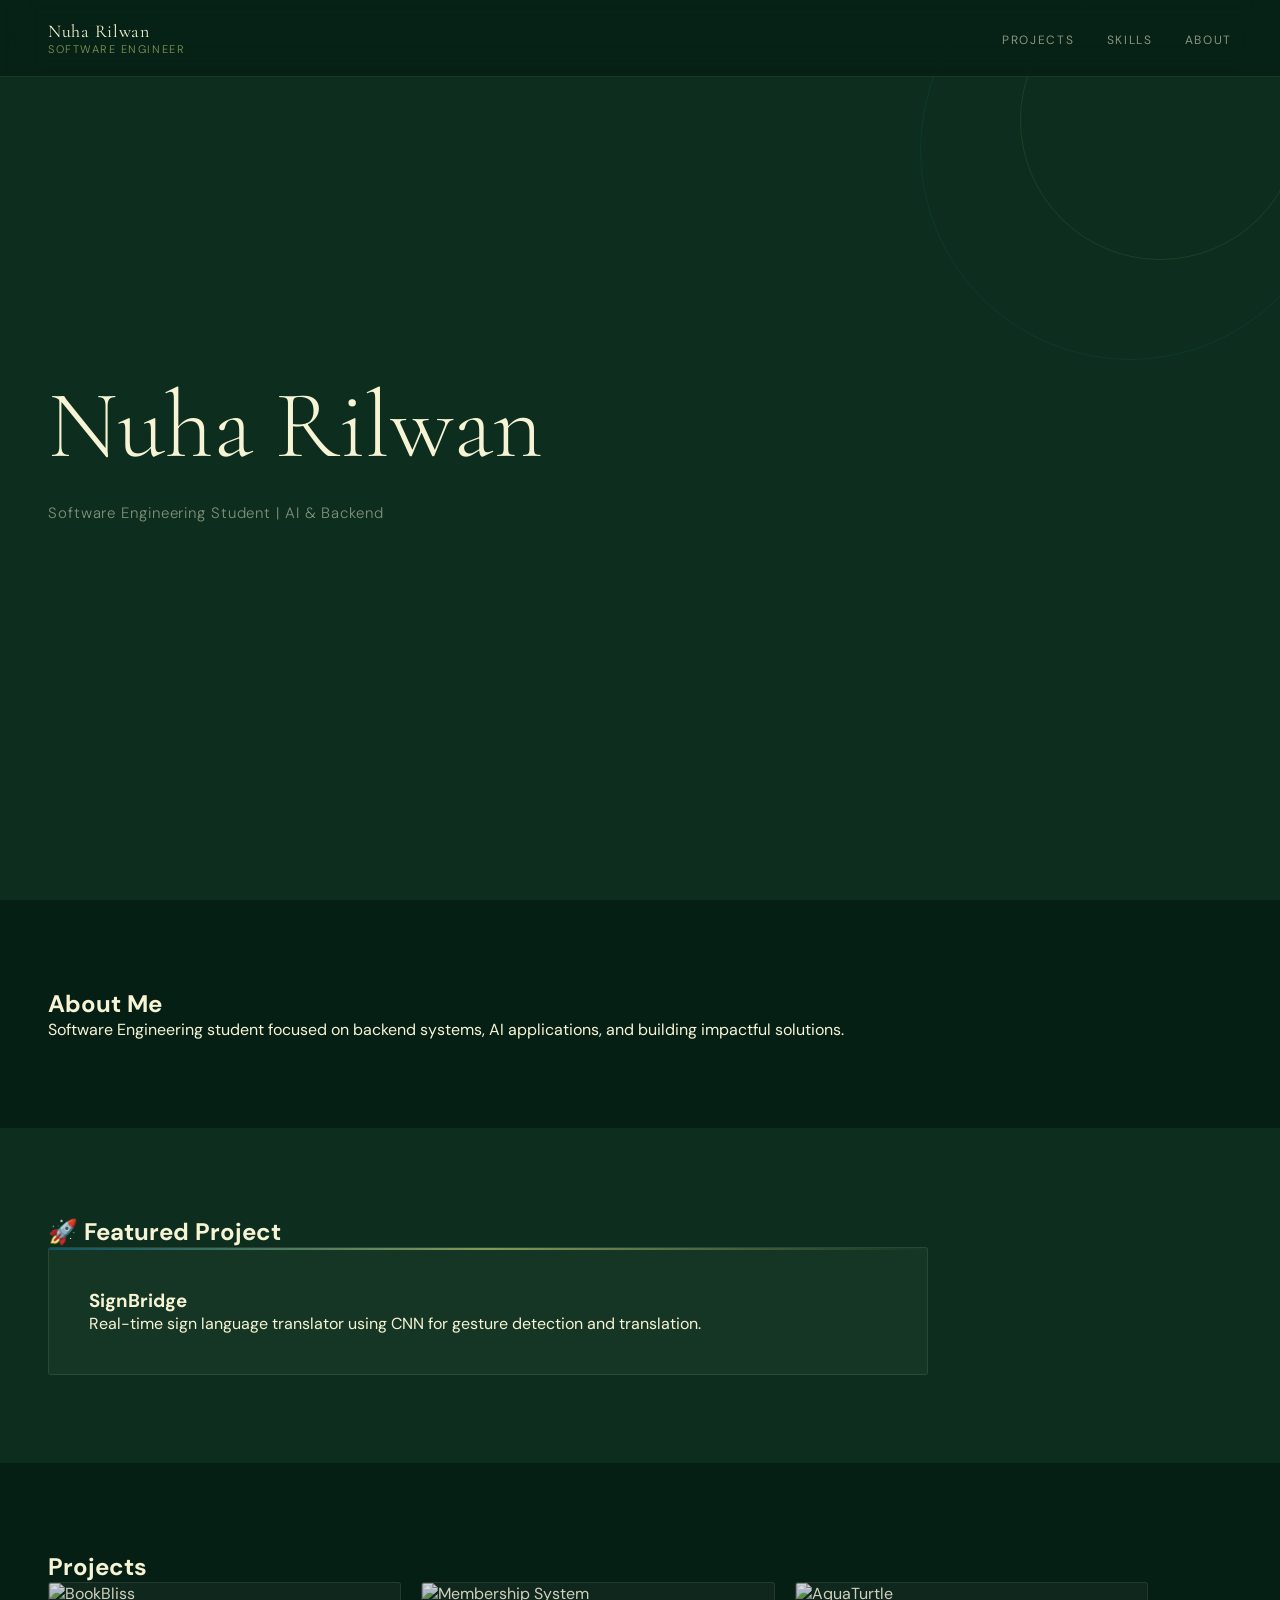
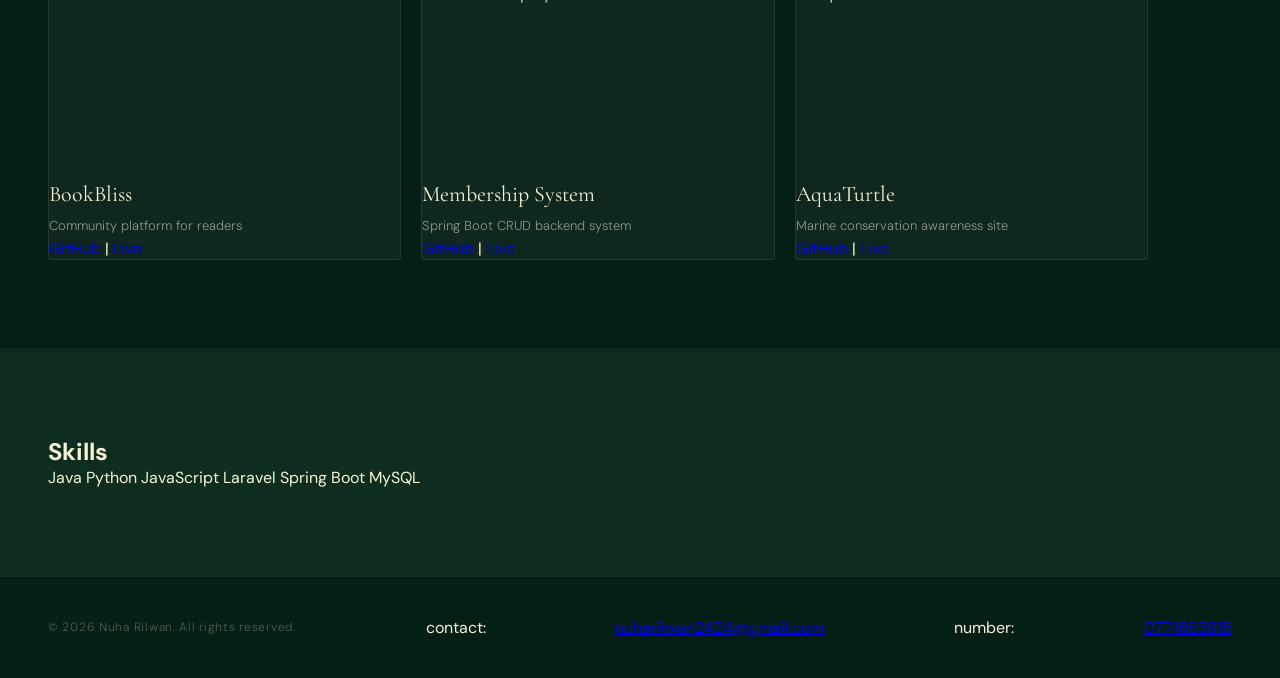
==== index.html @ 21fe7736 "My portfolio website" ====
<!DOCTYPE html>
<html lang="en">
<head>
  <meta charset="UTF-8">
  <meta name="viewport" content="width=device-width, initial-scale=1.0">
  <title>Nuha Rilwan | Portfolio</title>

  <link rel="stylesheet" href="css/variables.css">
  <link rel="stylesheet" href="css/styles.css">
  <link href="https://fonts.googleapis.com/css2?family=Cormorant+Garamond:ital,wght@0,300;0,400;0,600;1,300;1,400&family=DM+Sans:wght@300;400;500&display=swap" rel="stylesheet">
</head>
<body>

<!-- NAV -->
<nav class="navbar">
  <div class="nav-left">
    <div class="nav-text">
      <h1>Nuha Rilwan</h1>
      <p>Software Engineer</p>
    </div>
  </div>

  <ul>
    <li><a href="#projects">Projects</a></li>
    <li><a href="#skills">Skills</a></li>
    <li><a href="#about">About</a></li>
  </ul>
</nav>

<!-- HERO -->
<section class="hero">
  <div class="overlay">
    <h1>Nuha Rilwan</h1>
    <p>Software Engineering Student | AI & Backend</p>
  </div>
</section>

<!-- ABOUT -->
<section id="about">
  <h2>About Me</h2>
  <p>Software Engineering student focused on backend systems, AI applications, and building impactful solutions.</p>
</section>

<!-- FEATURED PROJECT -->
<section class="featured">
  <h2>🚀 Featured Project</h2>
  <div class="featured-card">
    <div>
      <h3>SignBridge</h3>
      <p>Real-time sign language translator using CNN for gesture detection and translation.</p>
    </div>
  </div>
</section>

<!-- PROJECTS -->
<section id="projects">
  <h2>Projects</h2>
  <div id="project-container"></div>
</section>

<!-- SKILLS -->
<section id="skills">
  <h2>Skills</h2>
  <div class="skills">
    <span>Java</span>
    <span>Python</span>
    <span>JavaScript</span>
    <span>Laravel</span>
    <span>Spring Boot</span>
    <span>MySQL</span>
  </div>
</section>

<!--footer-->
<footer>
  <p>&copy; 2026 Nuha Rilwan. All rights reserved.</p>
  contact: <a href="mailto:nuharilwan2424@gmail.com">nuharilwan2424@gmail.com</a>
  number: <a href="tel:0771683918">0771683918</a>
</footer>

<script src="js/projects.js"></script>
<script src="js/main.js"></script>

</body>
</html>
---- css/variables.css ----
:root {
  --forest:      #0A3323;
  --forest-dark: #061f15;
  --forest-mid:  #0d2e1e;
  --olive:       #839958;
  --cream:       #F7F4D5;
  --rose:        #D3968C;
  --teal:        #105666;
  --teal-light:  #7ec8d8;

  --card-bg:     rgba(247, 244, 213, 0.04);
  --card-border: rgba(247, 244, 213, 0.09);

  --bg:      var(--forest-dark);
  --primary: var(--olive);
  --text:    var(--cream);

  --serif: 'Cormorant Garamond', Georgia, serif;
  --sans:  'DM Sans', sans-serif;
}
---- css/styles.css ----
*, *::before, *::after { box-sizing: border-box; margin: 0; padding: 0; }

body {
  font-family: var(--sans);
  background: var(--forest-dark);
  color: var(--cream);
  overflow-x: hidden;
}

/* ── NAVBAR ── */
.navbar {
  display: flex;
  justify-content: space-between;
  align-items: center;
  padding: 20px 48px;
  background: rgba(6, 31, 21, 0.85);
  backdrop-filter: blur(18px);
  position: fixed;
  top: 0; left: 0; width: 100%;
  z-index: 1000;
  border-bottom: 0.5px solid rgba(131, 153, 88, 0.18);
}

.nav-left { display: flex; align-items: center; gap: 14px; }

.nav-avatar {
  width: 38px; height: 38px;
  border-radius: 50%;
  background: var(--teal);
  border: 1.5px solid rgba(211, 150, 140, 0.4);
  display: flex; align-items: center; justify-content: center;
  font-family: var(--serif);
  font-size: 16px; font-weight: 600;
  color: var(--cream);
}

.nav-text h1 {
  font-family: var(--serif);
  font-size: 18px; font-weight: 400;
  letter-spacing: 0.04em;
  color: var(--cream);
}

.nav-text p {
  font-size: 11px; font-weight: 300;
  letter-spacing: 0.14em;
  text-transform: uppercase;
  color: var(--olive);
}

.navbar ul {
  display: flex; gap: 32px;
  list-style: none;
}

.navbar a {
  font-size: 12px; font-weight: 400;
  letter-spacing: 0.14em;
  text-transform: uppercase;
  color: rgba(247, 244, 213, 0.55);
  text-decoration: none;
  transition: color 0.25s;
  position: relative;
}

.navbar a::after {
  content: '';
  position: absolute;
  bottom: -4px; left: 0;
  width: 0; height: 1px;
  background: var(--rose);
  transition: width 0.3s;
}

.navbar a:hover { color: var(--cream); }
.navbar a:hover::after { width: 100%; }

/* ── HERO ── */
.hero {
  min-height: 100vh;
  padding: 120px 48px 80px;
  background: var(--forest-dark);
  display: flex;
  align-items: center;
  position: relative;
  overflow: hidden;
}

.hero::before {
  content: '';
  position: absolute;
  top: -60px; right: -60px;
  width: 420px; height: 420px;
  border-radius: 50%;
  border: 0.5px solid rgba(16, 86, 102, 0.25);
  pointer-events: none;
}

.hero::after {
  content: '';
  position: absolute;
  top: -20px; right: -20px;
  width: 280px; height: 280px;
  border-radius: 50%;
  border: 0.5px solid rgba(131, 153, 88, 0.15);
  pointer-events: none;
}

.overlay {
  position: relative;
  z-index: 1;
  max-width: 860px;
  animation: fadeUp 1s ease both;
}

.overlay .eyebrow {
  font-size: 11px; font-weight: 500;
  letter-spacing: 0.3em;
  text-transform: uppercase;
  color: var(--olive);
  display: flex; align-items: center; gap: 12px;
  margin-bottom: 22px;
}

.overlay .eyebrow::before {
  content: '';
  width: 32px; height: 1px;
  background: var(--olive);
  opacity: 0.6;
}

.overlay h1 {
  font-family: var(--serif);
  font-size: clamp(54px, 8vw, 96px);
  font-weight: 300;
  line-height: 1.02;
  color: var(--cream);
  margin-bottom: 26px;
}

.overlay h1 em {
  font-style: italic;
  color: var(--rose);
}

.overlay > p {
  font-size: 15px; font-weight: 300;
  color: rgba(247, 244, 213, 0.5);
  letter-spacing: 0.06em;
  line-height: 1.8;
  max-width: 420px;
  margin-bottom: 36px;
}

.hero-tags {
  display: flex; gap: 10px; flex-wrap: wrap;
  margin-bottom: 40px;
}

.tag {
  font-size: 11px; font-weight: 400;
  letter-spacing: 0.1em;
  text-transform: uppercase;
  padding: 6px 14px;
  border-radius: 2px;
  border: 0.5px solid;
}

.tag-teal {
  color: #7ec8d8;
  border-color: rgba(126, 200, 216, 0.25);
  background: rgba(16, 86, 102, 0.12);
}

.tag-olive {
  color: var(--olive);
  border-color: rgba(131, 153, 88, 0.3);
  background: rgba(131, 153, 88, 0.08);
}

.tag-rose {
  color: var(--rose);
  border-color: rgba(211, 150, 140, 0.3);
  background: rgba(211, 150, 140, 0.07);
}

/* ── BUTTONS ── */
.btn-group { display: flex; gap: 14px; }

.btn {
  display: inline-flex; align-items: center; gap: 8px;
  padding: 13px 26px;
  font-family: var(--sans);
  font-size: 12px; font-weight: 500;
  letter-spacing: 0.1em;
  text-transform: uppercase;
  text-decoration: none;
  border-radius: 2px;
  border: none;
  transition: all 0.28s;
  cursor: pointer;
}

.btn-primary {
  background: var(--olive);
  color: var(--forest-dark);
  border: 1px solid var(--olive);
}

.btn-primary:hover {
  background: #9aaf6a;
  border-color: #9aaf6a;
  transform: translateY(-2px);
}

.btn-ghost {
  background: transparent;
  color: var(--cream);
  border: 1px solid rgba(247, 244, 213, 0.18);
}

.btn-ghost:hover {
  border-color: var(--rose);
  color: var(--rose);
  transform: translateY(-2px);
}

/* ── SECTIONS ── */
section {
  padding: 88px 48px;
}

section:nth-child(odd)  { background: var(--forest-dark); }
section:nth-child(even) { background: var(--forest-mid); }

.section-header { margin-bottom: 56px; }

.section-label {
  font-size: 11px; font-weight: 500;
  letter-spacing: 0.3em;
  text-transform: uppercase;
  color: var(--olive);
  display: flex; align-items: center; gap: 10px;
  margin-bottom: 14px;
}

.section-label::after {
  content: '';
  width: 64px; height: 1px;
  background: var(--olive);
  opacity: 0.4;
}

.section-header h2 {
  font-family: var(--serif);
  font-size: clamp(30px, 4vw, 48px);
  font-weight: 300;
  color: var(--cream);
  line-height: 1.1;
}

.section-header h2 em {
  font-style: italic;
  color: var(--rose);
}

/* ── FEATURED CARD ── */
.featured-card {
  display: flex; gap: 48px; align-items: center;
  background: var(--card-bg);
  border: 0.5px solid var(--card-border);
  border-radius: 3px;
  padding: 40px;
  max-width: 880px;
  position: relative;
  overflow: hidden;
  transition: border-color 0.3s, transform 0.3s;
}

.featured-card::before {
  content: '';
  position: absolute;
  top: 0; left: 0;
  width: 100%; height: 2px;
  background: linear-gradient(to right, var(--teal), var(--olive), transparent);
}

.featured-card:hover {
  border-color: rgba(131, 153, 88, 0.22);
  transform: translateY(-4px);
}

.featured-img-wrap {
  flex-shrink: 0;
  width: 220px; height: 148px;
  border-radius: 2px;
  overflow: hidden;
  border: 0.5px solid rgba(247, 244, 213, 0.08);
}

.featured-img-wrap img {
  width: 100%; height: 100%;
  object-fit: cover;
  filter: grayscale(25%) brightness(0.85);
  transition: filter 0.35s;
}

.featured-card:hover .featured-img-wrap img {
  filter: grayscale(0%) brightness(1);
}

.featured-content .project-tag {
  font-size: 10px; font-weight: 500;
  letter-spacing: 0.2em; text-transform: uppercase;
  color: #7ec8d8;
  margin-bottom: 10px; display: block;
}

.featured-content h3 {
  font-family: var(--serif);
  font-size: 30px; font-weight: 400;
  color: var(--cream);
  margin-bottom: 12px; line-height: 1.15;
}

.featured-content p {
  font-size: 14px; font-weight: 300;
  color: rgba(247, 244, 213, 0.6);
  line-height: 1.8; margin-bottom: 24px;
}

/* ── PROJECT CARDS ── */
#project-container {
  display: grid;
  grid-template-columns: repeat(auto-fill, minmax(270px, 1fr));
  gap: 20px;
  max-width: 1100px;
}

.project-card {
  background: var(--card-bg);
  border: 0.5px solid var(--card-border);
  border-radius: 3px;
  overflow: hidden;
  transition: transform 0.3s, border-color 0.3s, box-shadow 0.3s;
}

.project-card:hover {
  transform: translateY(-7px);
  border-color: rgba(211, 150, 140, 0.25);
  box-shadow: 0 20px 40px rgba(0, 0, 0, 0.35);
}

.project-card img {
  width: 100%; aspect-ratio: 16/9;
  object-fit: cover; display: block;
  filter: grayscale(30%) brightness(0.85);
  transition: filter 0.3s, transform 0.3s;
}

.project-card:hover img {
  filter: grayscale(0%) brightness(1);
  transform: scale(1.03);
}

.card-body { padding: 20px 22px 24px; }

.card-tag {
  font-size: 10px; font-weight: 500;
  letter-spacing: 0.18em; text-transform: uppercase;
  color: var(--rose);
  margin-bottom: 8px; display: block;
}

.project-card h3 {
  font-family: var(--serif);
  font-size: 22px; font-weight: 400;
  color: var(--cream);
  margin-bottom: 8px; line-height: 1.2;
}

.project-card p {
  font-size: 13px; font-weight: 300;
  color: rgba(247, 244, 213, 0.55);
  line-height: 1.75;
}

/* ── SKILLS ── */
.skills-wrap { max-width: 960px; }

.skill-category { margin-bottom: 36px; }

.skill-cat-label {
  font-size: 10px; font-weight: 500;
  letter-spacing: 0.22em; text-transform: uppercase;
  color: rgba(131, 153, 88, 0.7);
  margin-bottom: 14px;
  padding-bottom: 8px;
  border-bottom: 0.5px solid rgba(131, 153, 88, 0.12);
}

.skills-row { display: flex; flex-wrap: wrap; gap: 10px; }

.skill-chip {
  display: flex; align-items: center; gap: 9px;
  background: var(--card-bg);
  border: 0.5px solid var(--card-border);
  padding: 10px 16px; border-radius: 2px;
  transition: all 0.22s;
  cursor: default;
}

.skill-chip:hover {
  background: rgba(131, 153, 88, 0.12);
  border-color: rgba(131, 153, 88, 0.35);
  transform: translateY(-2px);
}

.skill-chip svg {
  width: 18px; height: 18px;
  fill: var(--rose);
  flex-shrink: 0;
  transition: fill 0.22s;
}

.skill-chip:hover svg { fill: var(--olive); }

.skill-chip span {
  font-size: 13px; font-weight: 400;
  color: rgba(247, 244, 213, 0.7);
  letter-spacing: 0.02em;
  white-space: nowrap;
  transition: color 0.22s;
}

.skill-chip:hover span { color: var(--cream); }

/* ── ABOUT ── */
.about-grid {
  display: grid;
  grid-template-columns: 1fr 1fr;
  gap: 48px;
  max-width: 900px;
  align-items: start;
}

.about-bio p {
  font-size: 16px; font-weight: 300;
  color: rgba(247, 244, 213, 0.65);
  line-height: 1.9;
  margin-bottom: 16px;
}

.about-stats {
  display: grid;
  grid-template-columns: 1fr 1fr;
  gap: 14px;
}

.stat-card {
  background: var(--card-bg);
  border: 0.5px solid var(--card-border);
  border-radius: 3px;
  padding: 20px 18px;
  transition: border-color 0.25s;
}

.stat-card:hover { border-color: rgba(211, 150, 140, 0.25); }

.stat-num {
  font-family: var(--serif);
  font-size: 36px; font-weight: 300;
  color: var(--cream);
  line-height: 1;
  margin-bottom: 6px;
}

.stat-num span { color: var(--rose); font-size: 22px; }

.stat-label {
  font-size: 11px; font-weight: 400;
  letter-spacing: 0.08em;
  color: rgba(247, 244, 213, 0.45);
  text-transform: uppercase;
}

/* ── FOOTER ── */
footer {
  padding: 40px 48px;
  background: var(--forest-dark);
  border-top: 0.5px solid rgba(131, 153, 88, 0.12);
  display: flex;
  justify-content: space-between;
  align-items: center;
}

footer p {
  font-size: 12px; font-weight: 300;
  color: rgba(247, 244, 213, 0.3);
  letter-spacing: 0.06em;
}

.footer-links { display: flex; gap: 22px; }

.footer-links a {
  font-size: 12px; font-weight: 400;
  color: rgba(247, 244, 213, 0.35);
  text-decoration: none;
  letter-spacing: 0.08em;
  transition: color 0.22s;
}

.footer-links a:hover { color: var(--olive); }

/* ── ANIMATION ── */
@keyframes fadeUp {
  from { opacity: 0; transform: translateY(24px); }
  to   { opacity: 1; transform: translateY(0); }
}

/* ── RESPONSIVE ── */
@media (max-width: 768px) {
  .navbar, section, footer { padding-left: 20px; padding-right: 20px; }
  .navbar ul { display: none; }
  .featured-card { flex-direction: column; }
  .featured-img-wrap { width: 100%; height: 180px; }
  .about-grid { grid-template-columns: 1fr; }
  .hero h1 { font-size: 44px; }
}
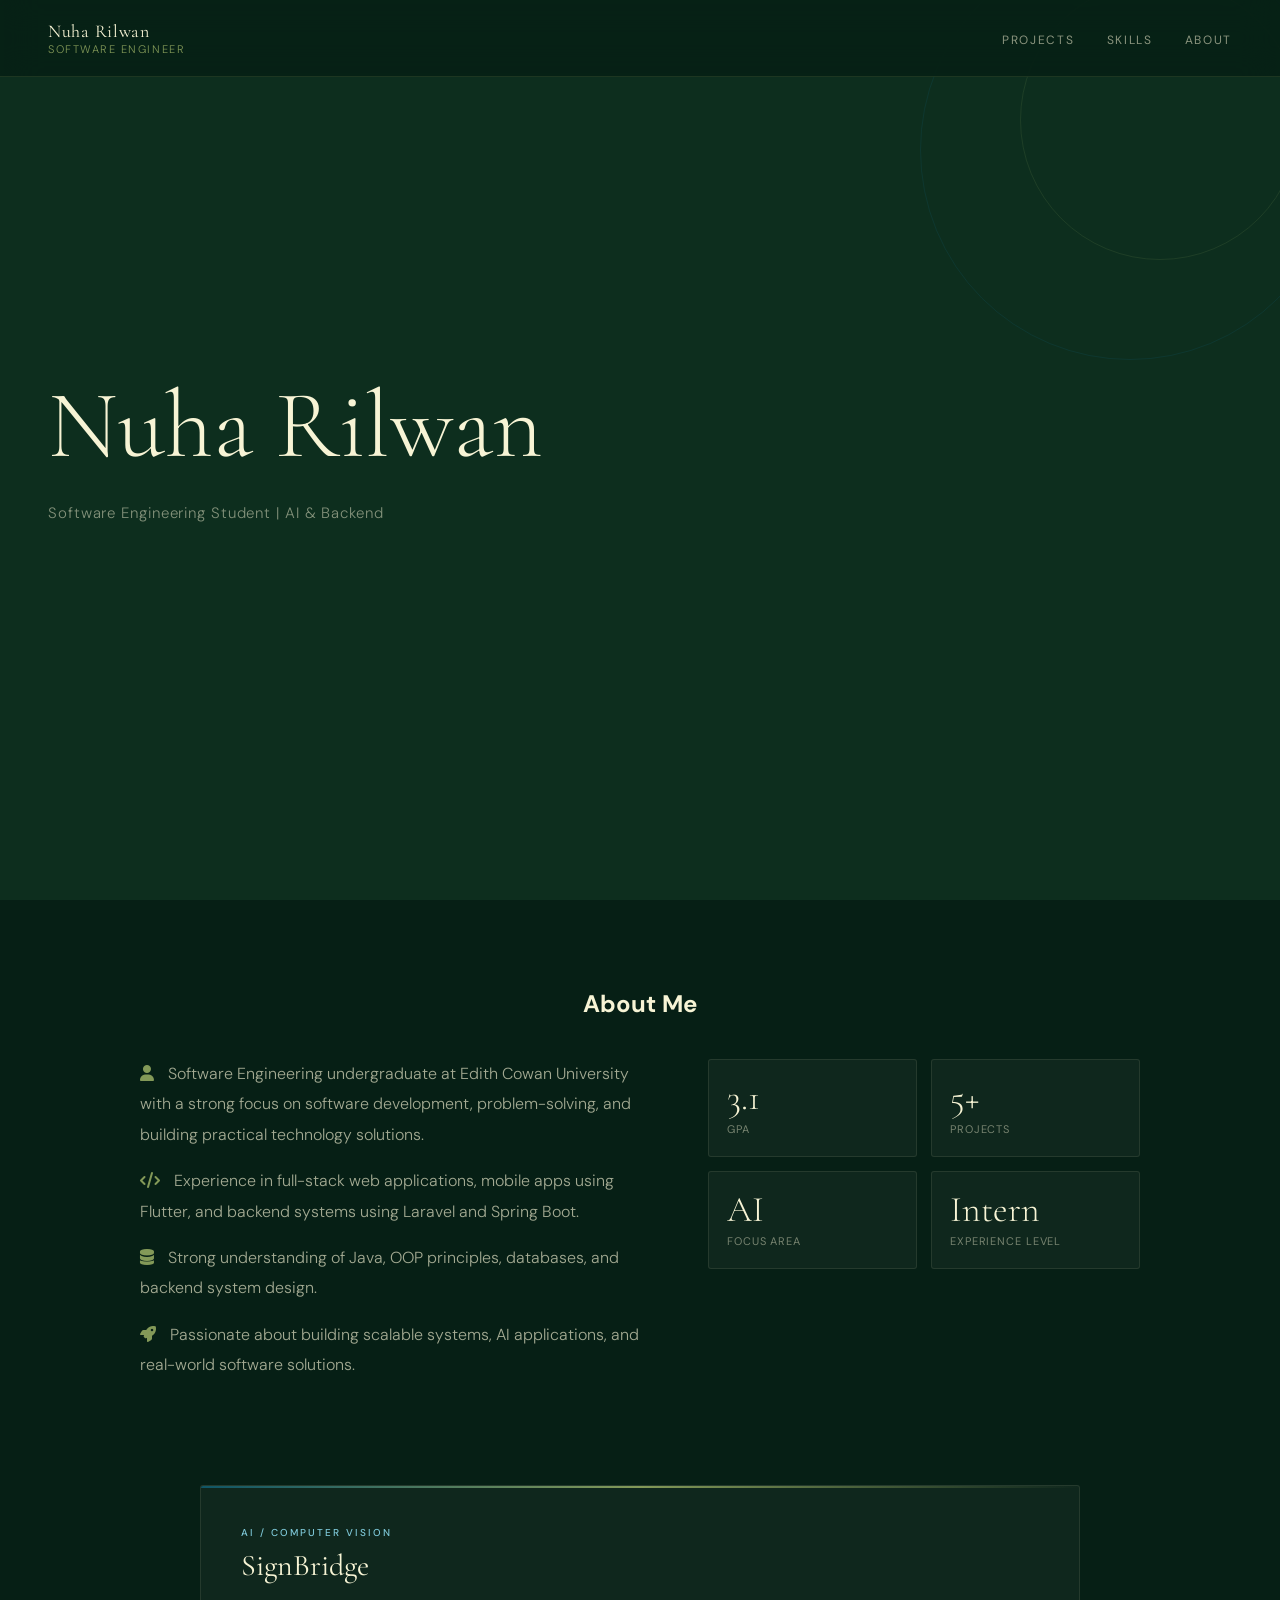
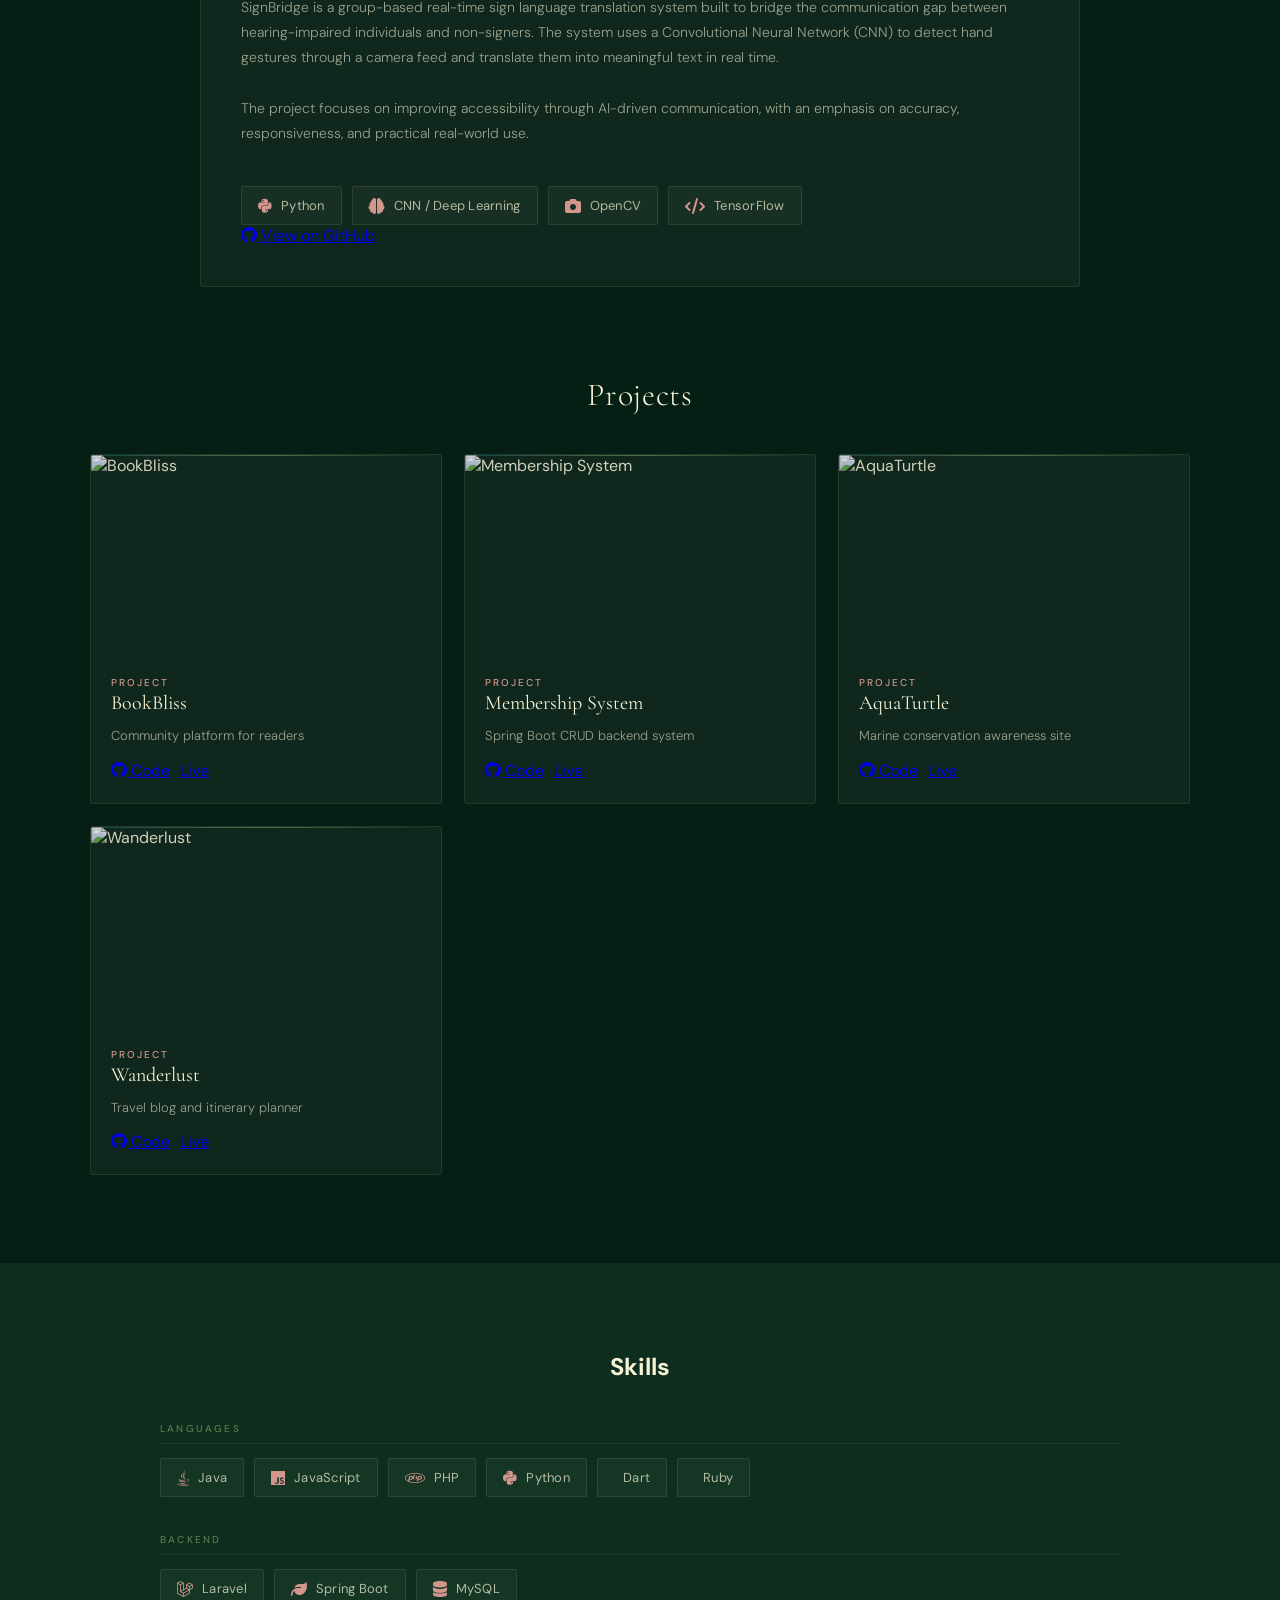
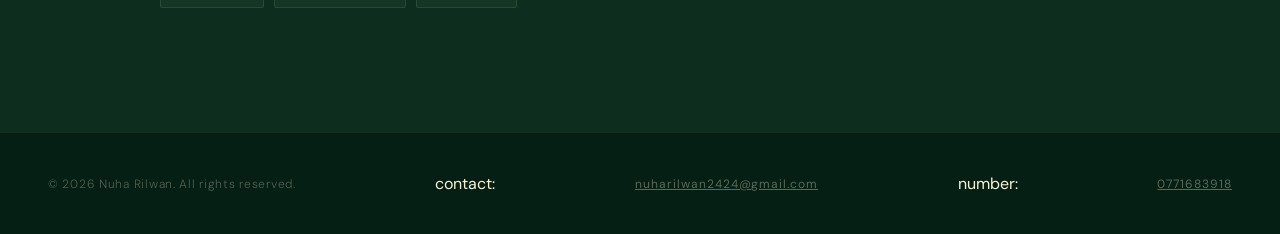
==== commit a9cfaade: "Improved CSS and Structure" ====
--- a/index.html
+++ b/index.html
@@ -8,6 +8,7 @@
   <link rel="stylesheet" href="css/variables.css">
   <link rel="stylesheet" href="css/styles.css">
   <link href="https://fonts.googleapis.com/css2?family=Cormorant+Garamond:ital,wght@0,300;0,400;0,600;1,300;1,400&family=DM+Sans:wght@300;400;500&display=swap" rel="stylesheet">
+  <link rel="stylesheet" href="https://cdnjs.cloudflare.com/ajax/libs/font-awesome/6.5.0/css/all.min.css">
 </head>
 <body>
 
@@ -37,20 +38,111 @@
 
 <!-- ABOUT -->
 <section id="about">
-  <h2>About Me</h2>
-  <p>Software Engineering student focused on backend systems, AI applications, and building impactful solutions.</p>
+  <h2 class="about-me">About Me</h2>
+
+  <div class="about-grid">
+
+    <div class="about-bio">
+      <p>
+        <i class="fa-solid fa-user"></i>
+        Software Engineering undergraduate at Edith Cowan University with a strong focus on software development, problem-solving, and building practical technology solutions.
+      </p>
+
+      <p>
+        <i class="fa-solid fa-code"></i>
+        Experience in full-stack web applications, mobile apps using Flutter, and backend systems using Laravel and Spring Boot.
+      </p>
+
+      <p>
+        <i class="fa-solid fa-database"></i>
+        Strong understanding of Java, OOP principles, databases, and backend system design.
+      </p>
+
+      <p>
+        <i class="fa-solid fa-rocket"></i>
+        Passionate about building scalable systems, AI applications, and real-world software solutions.
+      </p>
+    </div>
+
+    <div class="about-stats">
+
+      <div class="stat-card">
+        <div class="stat-num">3.1</div>
+        <div class="stat-label">GPA</div>
+      </div>
+
+      <div class="stat-card">
+        <div class="stat-num">5+</div>
+        <div class="stat-label">Projects</div>
+      </div>
+
+      <div class="stat-card">
+        <div class="stat-num">AI</div>
+        <div class="stat-label">Focus Area</div>
+      </div>
+
+      <div class="stat-card">
+        <div class="stat-num">Intern</div>
+        <div class="stat-label">Experience Level</div>
+      </div>
+
+    </div>
+
+  </div>
 </section>
 
 <!-- FEATURED PROJECT -->
-<section class="featured">
-  <h2>🚀 Featured Project</h2>
-  <div class="featured-card">
-    <div>
-      <h3>SignBridge</h3>
-      <p>Real-time sign language translator using CNN for gesture detection and translation.</p>
-    </div>
-  </div>
-</section>
+<div class="featured-card">
+  <!-- CONTENT -->
+  <div class="featured-content">
+
+    <span class="project-tag">AI / COMPUTER VISION</span>
+
+    <h3>SignBridge</h3>
+
+    <p>
+      SignBridge is a group-based real-time sign language translation system built to bridge the communication gap
+      between hearing-impaired individuals and non-signers. The system uses a Convolutional Neural Network (CNN)
+      to detect hand gestures through a camera feed and translate them into meaningful text in real time.
+      <br><br>
+      The project focuses on improving accessibility through AI-driven communication, with an emphasis on accuracy,
+      responsiveness, and practical real-world use.
+    </p>
+
+    <!-- TECH STACK -->
+    <div class="skills-row" style="margin-top:16px;">
+
+      <div class="skill-chip">
+        <i class="fa-brands fa-python"></i>
+        <span>Python</span>
+      </div>
+
+      <div class="skill-chip">
+        <i class="fa-solid fa-brain"></i>
+        <span>CNN / Deep Learning</span>
+      </div>
+
+      <div class="skill-chip">
+        <i class="fa-solid fa-camera"></i>
+        <span>OpenCV</span>
+      </div>
+
+      <div class="skill-chip">
+        <i class="fa-solid fa-code"></i>
+        <span>TensorFlow</span>
+      </div>
+
+    </div>
+
+    <!-- GITHUB -->
+    <a href="https://github.com/yourusername/SignBridge"
+       target="_blank"
+       class="github-btn">
+      <i class="fa-brands fa-github"></i> View on GitHub
+    </a>
+
+  </div>
+</div>
 
 <!-- PROJECTS -->
 <section id="projects">
@@ -61,13 +153,68 @@
 <!-- SKILLS -->
 <section id="skills">
   <h2>Skills</h2>
-  <div class="skills">
-    <span>Java</span>
-    <span>Python</span>
-    <span>JavaScript</span>
-    <span>Laravel</span>
-    <span>Spring Boot</span>
-    <span>MySQL</span>
+
+  <div class="skills-wrap">
+
+    <!-- Languages -->
+    <div class="skill-category">
+      <div class="skill-cat-label">Languages</div>
+
+      <div class="skills-row">
+        <div class="skill-chip">
+          <i class="fa-brands fa-java"></i>
+          <span>Java</span>
+        </div>
+
+        <div class="skill-chip">
+          <i class="fa-brands fa-js"></i>
+          <span>JavaScript</span>
+        </div>
+
+        <div class="skill-chip">
+          <i class="fa-brands fa-php"></i>
+          <span>PHP</span>
+        </div>
+
+        <div class="skill-chip">
+          <i class="fa-brands fa-python"></i>
+          <span>Python</span>
+        </div>
+
+        <div class="skill-chip">
+          <i class="fa-brands fa-dart"></i>
+          <span>Dart</span>
+        </div>
+
+        <div class="skill-chip">
+          <i class="fa-brands fa-ruby"></i>
+          <span>Ruby</span>
+        </div>
+      </div>
+    </div>
+
+    <!-- Backend -->
+    <div class="skill-category">
+      <div class="skill-cat-label">Backend</div>
+
+      <div class="skills-row">
+        <div class="skill-chip">
+          <i class="fa-brands fa-laravel"></i>
+          <span>Laravel</span>
+        </div>
+
+        <div class="skill-chip">
+          <i class="fa-solid fa-leaf"></i>
+          <span>Spring Boot</span>
+        </div>
+
+        <div class="skill-chip">
+          <i class="fa-solid fa-database"></i>
+          <span>MySQL</span>
+        </div>
+      </div>
+    </div>
+
   </div>
 </section>
 
--- a/css/styles.css
+++ b/css/styles.css
@@ -79,11 +79,14 @@
 .hero {
   min-height: 100vh;
   padding: 120px 48px 80px;
-  background: var(--forest-dark);
+
+  position: relative;
   display: flex;
   align-items: center;
-  position: relative;
   overflow: hidden;
+
+  /* background image */
+  background: url("../assets/images/profile.jpg") center/cover no-repeat;
 }
 
 .hero::before {
@@ -265,16 +268,35 @@
 }
 
 /* ── FEATURED CARD ── */
+.featured h2 {
+  text-align: center;
+  width: 100%;
+  margin-bottom: 40px;
+}
+
 .featured-card {
-  display: flex; gap: 48px; align-items: center;
+  display: flex;
+  gap: 48px;
+  align-items: center;
+
   background: var(--card-bg);
   border: 0.5px solid var(--card-border);
   border-radius: 3px;
   padding: 40px;
+
   max-width: 880px;
+
+  margin: 0 auto; /* ⭐ THIS CENTERS IT */
+
   position: relative;
   overflow: hidden;
   transition: border-color 0.3s, transform 0.3s;
+}
+
+.featured-content {
+  display: flex;
+  flex-direction: column;
+  justify-content: center;
 }
 
 .featured-card::before {
@@ -329,64 +351,118 @@
   line-height: 1.8; margin-bottom: 24px;
 }
 
-/* ── PROJECT CARDS ── */
+/* ── PROJECT SECTION TITLE ── */
+#projects h2 {
+  text-align: center;
+  width: 100%;
+  margin-bottom: 40px;
+
+  font-family: var(--serif);
+  font-size: 32px;
+  font-weight: 300;
+  color: var(--cream);
+  letter-spacing: 0.02em;
+}
+
+/* ── GRID ── */
 #project-container {
   display: grid;
-  grid-template-columns: repeat(auto-fill, minmax(270px, 1fr));
-  gap: 20px;
+  grid-template-columns: repeat(auto-fill, minmax(280px, 1fr));
+  gap: 22px;
   max-width: 1100px;
-}
-
+  margin: 0 auto;
+}
+
+/* ── CARD ── */
 .project-card {
   background: var(--card-bg);
-  border: 0.5px solid var(--card-border);
+  border: 0.5px solid rgba(247, 244, 213, 0.08);
   border-radius: 3px;
   overflow: hidden;
-  transition: transform 0.3s, border-color 0.3s, box-shadow 0.3s;
-}
-
+
+  transition: transform 0.35s ease, border-color 0.35s ease, box-shadow 0.35s ease;
+  position: relative;
+}
+
+/* top accent line (like featured) */
+.project-card::before {
+  content: '';
+  position: absolute;
+  top: 0;
+  left: 0;
+  width: 100%;
+  height: 1px;
+  background: linear-gradient(to right, var(--teal), var(--olive), transparent);
+  opacity: 0.6;
+}
+
+/* hover effect */
 .project-card:hover {
-  transform: translateY(-7px);
-  border-color: rgba(211, 150, 140, 0.25);
-  box-shadow: 0 20px 40px rgba(0, 0, 0, 0.35);
-}
-
+  transform: translateY(-6px);
+  border-color: rgba(131, 153, 88, 0.25);
+  box-shadow: 0 18px 45px rgba(0, 0, 0, 0.4);
+}
+
+/* ── IMAGE ── */
 .project-card img {
-  width: 100%; aspect-ratio: 16/9;
-  object-fit: cover; display: block;
-  filter: grayscale(30%) brightness(0.85);
-  transition: filter 0.3s, transform 0.3s;
+  width: 100%;
+  aspect-ratio: 16/9;
+  object-fit: cover;
+  display: block;
+
+  filter: grayscale(20%) brightness(0.85);
+  transition: transform 0.4s ease, filter 0.4s ease;
 }
 
 .project-card:hover img {
   filter: grayscale(0%) brightness(1);
-  transform: scale(1.03);
-}
-
-.card-body { padding: 20px 22px 24px; }
-
+  transform: scale(1.05);
+}
+
+/* ── BODY ── */
+.card-body {
+  padding: 18px 20px 22px;
+}
+
+/* TAG */
 .card-tag {
-  font-size: 10px; font-weight: 500;
-  letter-spacing: 0.18em; text-transform: uppercase;
+  font-size: 10px;
+  font-weight: 500;
+  letter-spacing: 0.2em;
+  text-transform: uppercase;
   color: var(--rose);
-  margin-bottom: 8px; display: block;
-}
-
+  margin-bottom: 8px;
+}
+
+/* TITLE */
 .project-card h3 {
   font-family: var(--serif);
-  font-size: 22px; font-weight: 400;
-  color: var(--cream);
-  margin-bottom: 8px; line-height: 1.2;
-}
-
+  font-size: 20px;
+  font-weight: 400;
+  color: var(--cream);
+  margin-bottom: 10px;
+  line-height: 1.2;
+}
+
+/* DESCRIPTION */
 .project-card p {
-  font-size: 13px; font-weight: 300;
-  color: rgba(247, 244, 213, 0.55);
+  font-size: 13px;
+  font-weight: 300;
+  color: rgba(247, 244, 213, 0.6);
   line-height: 1.75;
 }
 
 /* ── SKILLS ── */
-.skills-wrap { max-width: 960px; }
+#skills h2 {
+  text-align: center;
+  width: 100%;
+  margin-bottom: 40px;
+}
+
+.skills-wrap {
+  max-width: 960px;
+  margin: 0 auto;
+}
 
 .skill-category { margin-bottom: 36px; }
 
@@ -435,7 +511,22 @@
 
 .skill-chip:hover span { color: var(--cream); }
 
+.skill-chip i {
+  font-size: 16px;
+  color: var(--rose);
+  transition: color 0.22s;
+}
+
+.skill-chip:hover i {
+  color: var(--olive);
+}
+
 /* ── ABOUT ── */
+#about h2 {
+  text-align: center;
+  width: 100%;
+  margin-bottom: 40px;
+}
 .about-grid {
   display: grid;
   grid-template-columns: 1fr 1fr;
@@ -443,7 +534,14 @@
   max-width: 900px;
   align-items: start;
 }
-
+.about-grid {
+  display: grid;
+  grid-template-columns: 1.2fr 1fr; /* LEFT bigger than RIGHT */
+  gap: 50px;
+  max-width: 1000px;
+  margin: 0 auto;
+  align-items: start;
+}
 .about-bio p {
   font-size: 16px; font-weight: 300;
   color: rgba(247, 244, 213, 0.65);
@@ -483,7 +581,25 @@
   color: rgba(247, 244, 213, 0.45);
   text-transform: uppercase;
 }
-
+.about-bio i {
+  margin-right: 10px;
+  color: var(--primary);
+}
+
+.stat-card i {
+  font-size: 20px;
+  margin-bottom: 8px;
+  color: var(--primary);
+}
+@media (max-width: 768px) {
+  .about-grid {
+    grid-template-columns: 1fr;
+  }
+
+  .about-stats {
+    grid-template-columns: 1fr 1fr;
+  }
+}
 /* ── FOOTER ── */
 footer {
   padding: 40px 48px;
@@ -498,6 +614,13 @@
   font-size: 12px; font-weight: 300;
   color: rgba(247, 244, 213, 0.3);
   letter-spacing: 0.06em;
+}
+
+footer a {
+  font-size: 12px; font-weight: 400;
+  color: rgba(247, 244, 213, 0.35);
+  letter-spacing: 0.08em;
+  transition: color 0.22s;
 }
 
 .footer-links { display: flex; gap: 22px; }
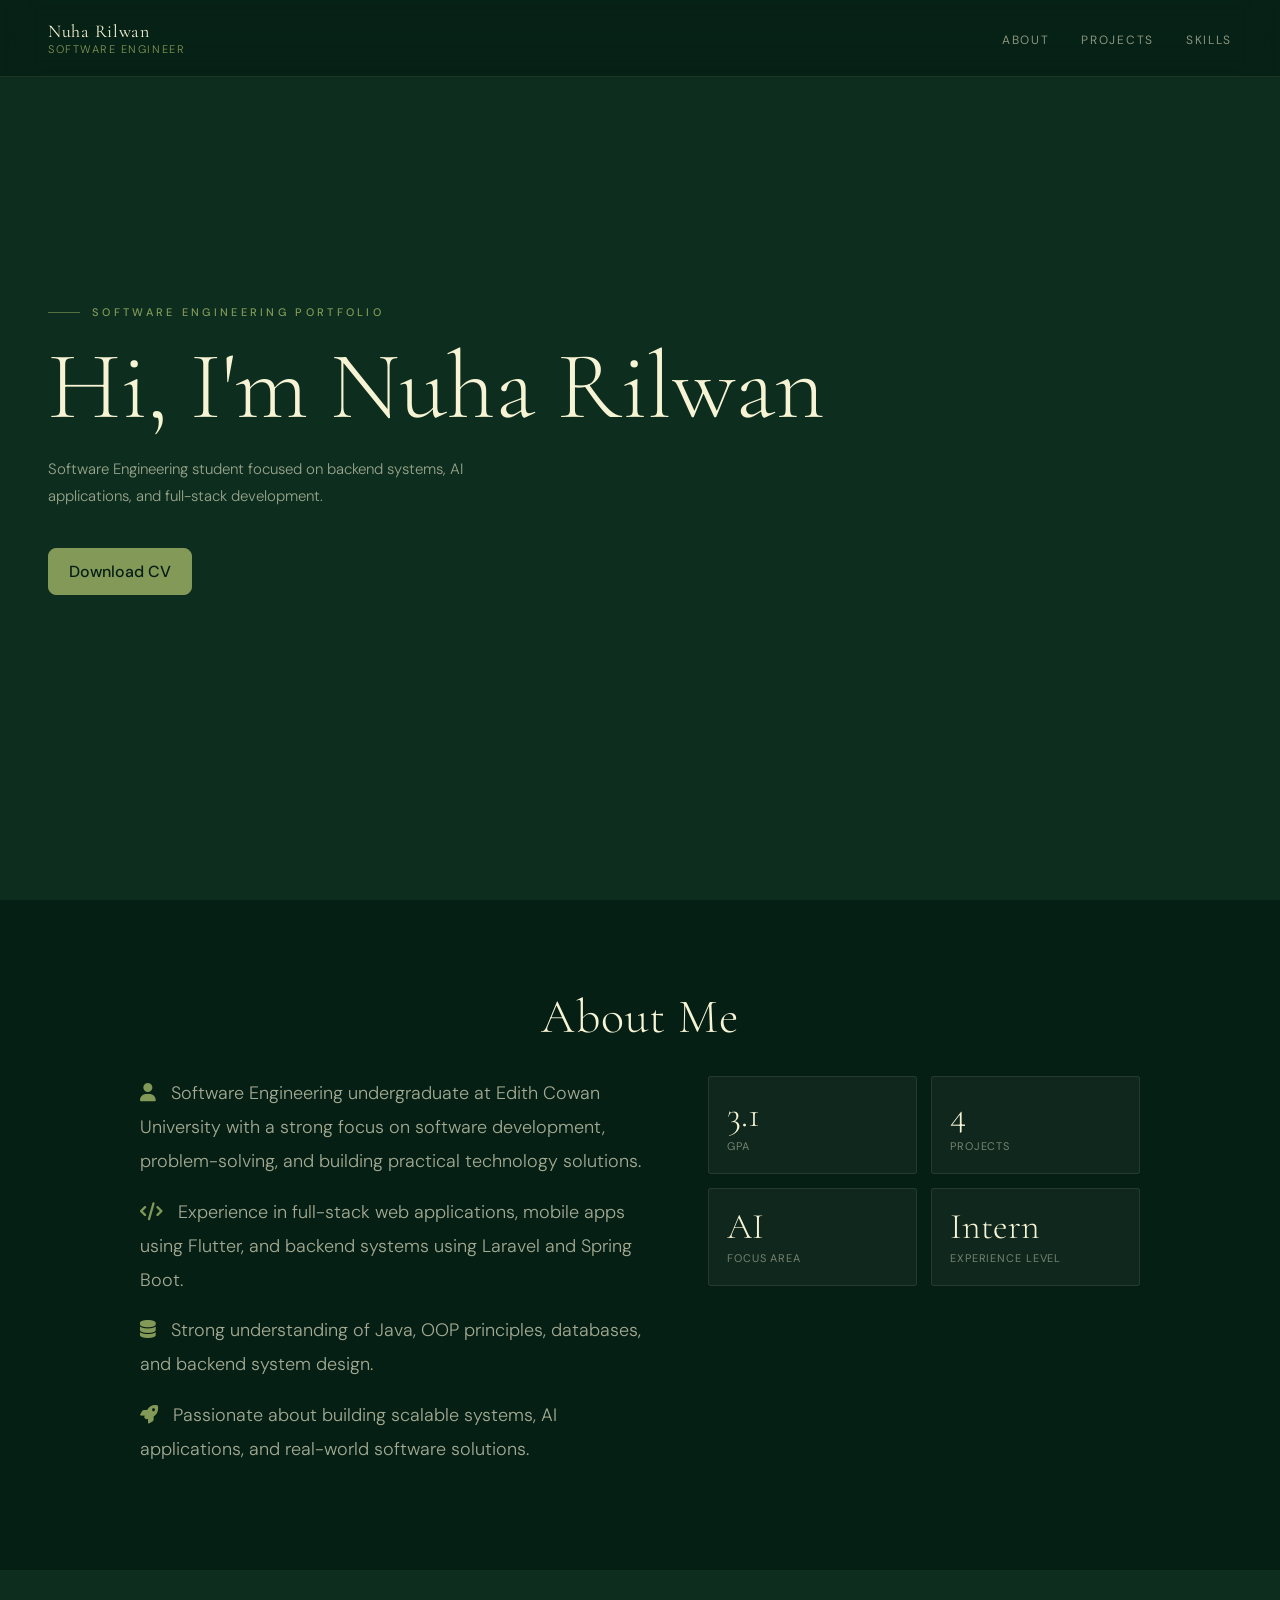
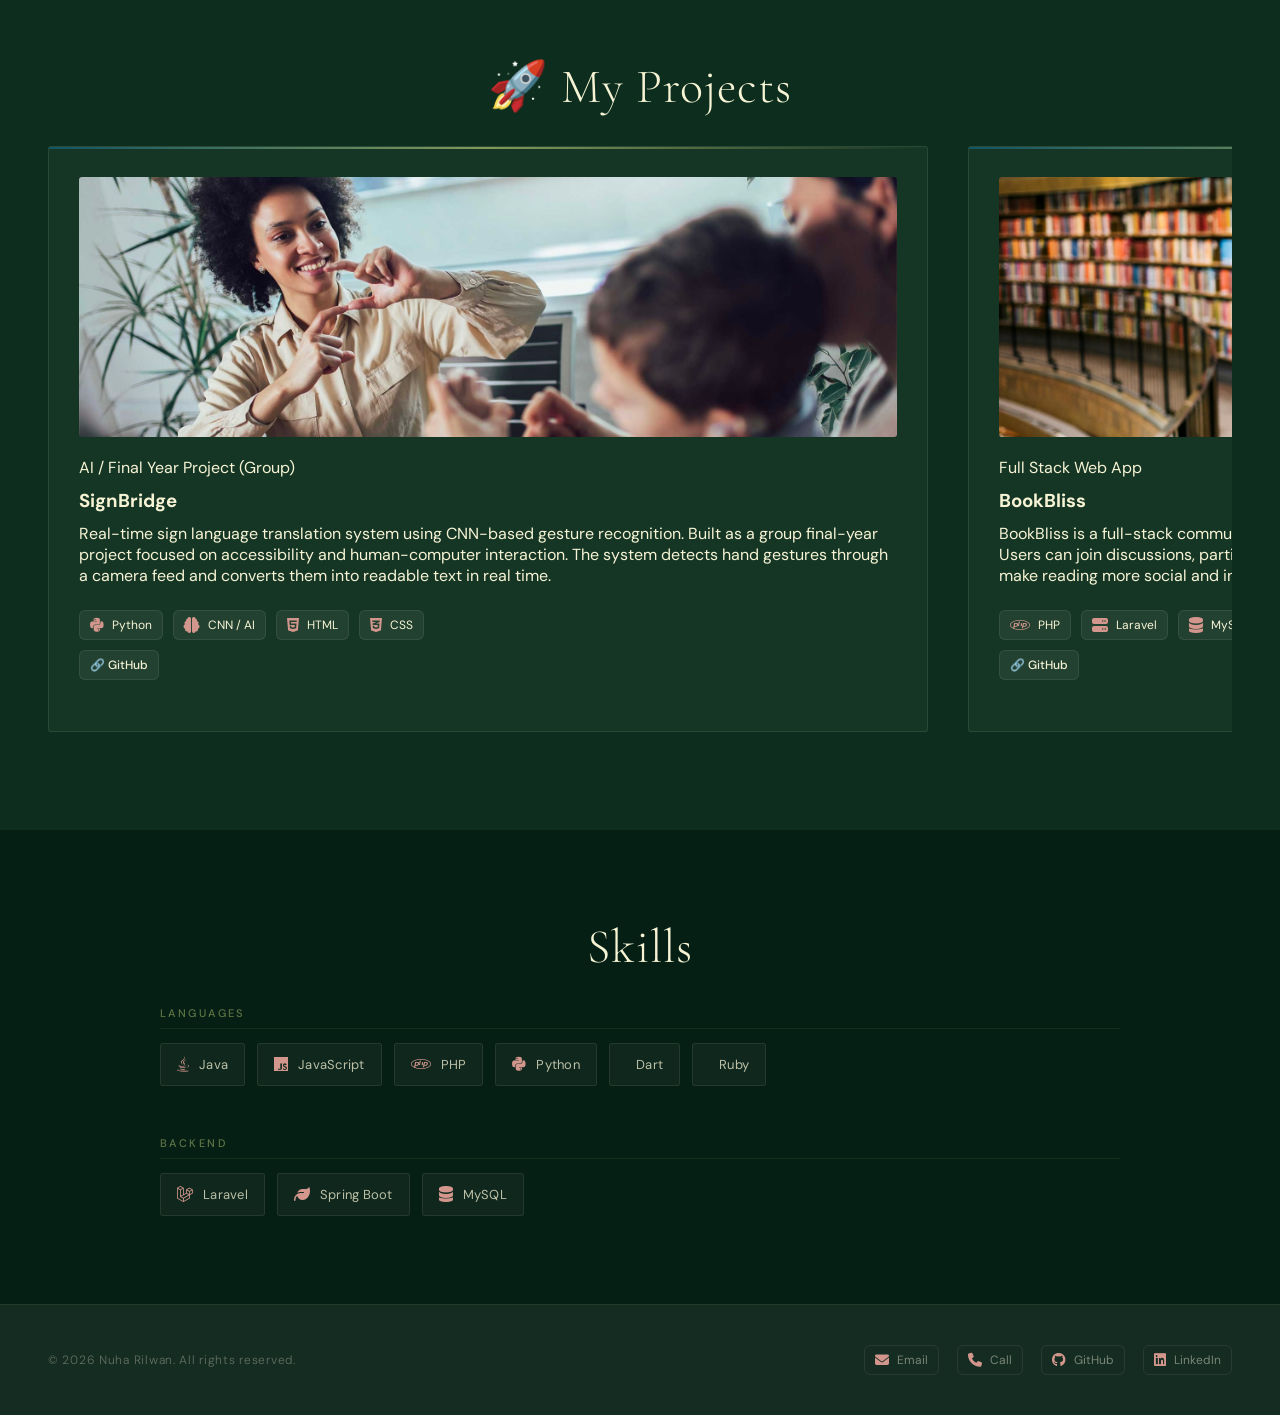
==== commit 380af044: "Made changes in the structure of the html page, added cv, modified css" ====
--- a/index.html
+++ b/index.html
@@ -22,17 +22,30 @@
   </div>
 
   <ul>
+    <li><a href="#about">About</a></li>
     <li><a href="#projects">Projects</a></li>
     <li><a href="#skills">Skills</a></li>
-    <li><a href="#about">About</a></li>
   </ul>
 </nav>
 
 <!-- HERO -->
 <section class="hero">
   <div class="overlay">
-    <h1>Nuha Rilwan</h1>
-    <p>Software Engineering Student | AI & Backend</p>
+
+    <div class="eyebrow">Software Engineering Portfolio</div>
+
+    <h1>Hi, I'm Nuha Rilwan</h1>
+
+    <p>
+      Software Engineering student focused on backend systems, AI applications, and full-stack development.
+    </p>
+
+    <div class="btn-group">
+  <a class="btn btn-primary" href="assets/cv/NuhaRilwan.pdf" download>
+    Download CV
+  </a>
+</div>
+
   </div>
 </section>
 
@@ -72,7 +85,7 @@
       </div>
 
       <div class="stat-card">
-        <div class="stat-num">5+</div>
+        <div class="stat-num">4</div>
         <div class="stat-label">Projects</div>
       </div>
 
@@ -91,65 +104,163 @@
   </div>
 </section>
 
-<!-- FEATURED PROJECT -->
-<div class="featured-card">
-  <!-- CONTENT -->
-  <div class="featured-content">
-
-    <span class="project-tag">AI / COMPUTER VISION</span>
-
-    <h3>SignBridge</h3>
-
-    <p>
-      SignBridge is a group-based real-time sign language translation system built to bridge the communication gap
-      between hearing-impaired individuals and non-signers. The system uses a Convolutional Neural Network (CNN)
-      to detect hand gestures through a camera feed and translate them into meaningful text in real time.
-      <br><br>
-      The project focuses on improving accessibility through AI-driven communication, with an emphasis on accuracy,
-      responsiveness, and practical real-world use.
-    </p>
-
-    <!-- TECH STACK -->
-    <div class="skills-row" style="margin-top:16px;">
-
-      <div class="skill-chip">
-        <i class="fa-brands fa-python"></i>
-        <span>Python</span>
-      </div>
-
-      <div class="skill-chip">
-        <i class="fa-solid fa-brain"></i>
-        <span>CNN / Deep Learning</span>
-      </div>
-
-      <div class="skill-chip">
-        <i class="fa-solid fa-camera"></i>
-        <span>OpenCV</span>
-      </div>
-
-      <div class="skill-chip">
-        <i class="fa-solid fa-code"></i>
-        <span>TensorFlow</span>
-      </div>
-
-    </div>
-
-    <!-- GITHUB -->
-    <a href="https://github.com/yourusername/SignBridge"
-       target="_blank"
-       class="github-btn">
-      <i class="fa-brands fa-github"></i> View on GitHub
-    </a>
-
-  </div>
-</div>
-
-<!-- PROJECTS -->
-<section id="projects">
-  <h2>Projects</h2>
-  <div id="project-container"></div>
+<!--PROJECTS-->
+<section class="featured">
+  <h2>🚀 My Projects</h2>
+
+  <div class="featured-carousel">
+
+    <!-- PROJECT CARD -->
+    <div class="featured-card">
+
+      <!-- IMAGE -->
+      <div class="featured-img-wrap">
+        <img src="assets/images/projects/signbridge.jpg" alt="SignBridge">
+      </div>
+
+      <!-- CONTENT -->
+      <div class="featured-content">
+
+        <span class="project-tag">AI / Final Year Project (Group)</span>
+
+        <h3>SignBridge</h3>
+
+        <p>
+          Real-time sign language translation system using CNN-based gesture recognition.
+          Built as a group final-year project focused on accessibility and human-computer interaction.
+          The system detects hand gestures through a camera feed and converts them into readable text in real time.
+        </p>
+
+        <!-- TECH STACK -->
+        <div class="tech-stack">
+          <span><i class="fa-brands fa-python"></i> Python</span>
+          <span><i class="fa-solid fa-brain"></i> CNN / AI</span>
+          <span><i class="fa-brands fa-html5"></i> HTML</span>
+          <span><i class="fa-brands fa-css3-alt"></i> CSS</span>
+        </div>
+
+        <!-- LINKS -->
+        <div class="project-links">
+          <a href="https://github.com/nuhaaaaaaa24/SignBridge" target="_blank">
+            🔗 GitHub
+          </a>
+        </div>
+
+      </div>
+    </div>
+
+    <!-- PROJECT CARD -->
+    <div class="featured-card">
+
+      <!-- IMAGE -->
+      <div class="featured-img-wrap">
+        <img src="assets/images/projects/bookbliss.jpg" alt="BookBliss">
+      </div>
+
+      <!-- CONTENT -->
+      <div class="featured-content">
+
+        <span class="project-tag">Full Stack Web App</span>
+
+        <h3>BookBliss</h3>
+
+        <p>
+          BookBliss is a full-stack community platform for readers to connect, share, and track their reading journey.
+          Users can join discussions, participate in challenges, and engage with a shared literary ecosystem designed to
+          make reading more social and interactive.
+        </p>
+
+        <!-- TECH STACK (add this too for consistency) -->
+        <div class="tech-stack">
+          <span><i class="fa-brands fa-php"></i> PHP</span>
+          <span><i class="fa-solid fa-server"></i> Laravel</span>
+          <span><i class="fa-solid fa-database"></i> MySQL</span>
+        </div>
+
+        <!-- LINKS -->
+        <div class="project-links">
+          <a href="https://github.com/nuhaaaaaaa24/BookBliss" target="_blank">
+            🔗 GitHub
+          </a>
+        </div>
+
+      </div>
+    </div>
+
+    <div class="featured-card">
+
+      <!-- IMAGE -->
+      <div class="featured-img-wrap">
+        <img src="assets/images/projects/member.jpg" alt="MembershipManagementSystem">
+      </div>
+
+      <!-- CONTENT -->
+      <div class="featured-content">
+
+        <span class="project-tag">CRUD Operations / Admin features</span>
+
+        <h3>Membership Management System</h3>
+
+        <p>
+          A clean and user-friendly Membership Management System built using Java and Spring Boot.
+          This project helps organizations efficiently handle their members, maintain records, and perform simple CRUD operations through a structured and well-organized backend.        
+        </p>
+
+        <!-- TECH STACK -->
+        <div class="tech-stack">
+          <span><i class="fa-brands fa-java"></i> Java</span>
+          <span><i class="fa-solid fa-leaf"></i> Spring</span>
+          <span><i class="fa-solid fa-database"></i> MySQL</span>
+          <span><i class="fa-brands fa-html5"></i> HTML</span>
+          <span><i class="fa-brands fa-css3-alt"></i> CSS</span>
+        </div>
+
+        <!-- LINKS -->
+        <div class="project-links">
+          <a href="https://github.com/nuhaaaaaaa24/membershipManagementSystem" target="_blank">
+            🔗 GitHub
+          </a>
+        </div>
+
+      </div>
+    </div>
+    <div class="featured-card">
+
+      <!-- IMAGE -->
+      <div class="featured-img-wrap">
+        <img src="assets/images/projects/turtle.jpg" alt="AquaTurtle">
+      </div>
+
+      <!-- CONTENT -->
+      <div class="featured-content">
+
+        <span class="project-tag">Web App</span>
+
+        <h3>AquaTurtle</h3>
+
+        <p>
+          AquaTurtle is a web-based educational platform designed to raise awareness about Sri Lanka’s diverse turtle species and their ecological importance. The website provides structured information on different turtle species, their natural habitats, life cycles, and the major threats they face, including habitat destruction, marine pollution, and illegal poaching.
+        </p>
+
+        <!-- TECH STACK -->
+        <div class="tech-stack">
+          <span><i class="fa-brands fa-html5"></i> HTML</span>
+          <span><i class="fa-brands fa-css3-alt"></i> CSS</span>
+          <span><i class="fa-brands fa-js"></i> JavaScript</span>
+        </div>
+
+        <!-- LINKS -->
+        <div class="project-links">
+          <a href="https://github.com/nuhaaaaaaa24/AquaTurtle" target="_blank">
+            🔗 GitHub
+          </a>
+        </div>
+
+      </div>
+    </div>
+
+  </div>
 </section>
-
 <!-- SKILLS -->
 <section id="skills">
   <h2>Skills</h2>
@@ -220,9 +331,27 @@
 
 <!--footer-->
 <footer>
-  <p>&copy; 2026 Nuha Rilwan. All rights reserved.</p>
-  contact: <a href="mailto:nuharilwan2424@gmail.com">nuharilwan2424@gmail.com</a>
-  number: <a href="tel:0771683918">0771683918</a>
+  <div class="footer-left">
+    <p>&copy; 2026 Nuha Rilwan. All rights reserved.</p>
+  </div>
+
+  <div class="footer-links">
+    <a href="mailto:nuharilwan2424@gmail.com">
+      <i class="fa-solid fa-envelope"></i> Email
+    </a>
+
+    <a href="tel:0771683918">
+      <i class="fa-solid fa-phone"></i> Call
+    </a>
+
+    <a href="https://github.com/nuhaaaaaaa24" target="_blank">
+      <i class="fa-brands fa-github"></i> GitHub
+    </a>
+
+    <a href="https://www.linkedin.com/in/nuharilwan/" target="_blank">
+      <i class="fa-brands fa-linkedin"></i> LinkedIn
+    </a>
+  </div>
 </footer>
 
 <script src="js/projects.js"></script>
--- a/css/styles.css
+++ b/css/styles.css
@@ -1,5 +1,5 @@
+/* ── GLOBAL STYLES ── */
 *, *::before, *::after { box-sizing: border-box; margin: 0; padding: 0; }
-
 body {
   font-family: var(--sans);
   background: var(--forest-dark);
@@ -20,9 +20,7 @@
   z-index: 1000;
   border-bottom: 0.5px solid rgba(131, 153, 88, 0.18);
 }
-
 .nav-left { display: flex; align-items: center; gap: 14px; }
-
 .nav-avatar {
   width: 38px; height: 38px;
   border-radius: 50%;
@@ -33,26 +31,22 @@
   font-size: 16px; font-weight: 600;
   color: var(--cream);
 }
-
 .nav-text h1 {
   font-family: var(--serif);
   font-size: 18px; font-weight: 400;
   letter-spacing: 0.04em;
   color: var(--cream);
 }
-
 .nav-text p {
   font-size: 11px; font-weight: 300;
   letter-spacing: 0.14em;
   text-transform: uppercase;
   color: var(--olive);
 }
-
 .navbar ul {
   display: flex; gap: 32px;
   list-style: none;
 }
-
 .navbar a {
   font-size: 12px; font-weight: 400;
   letter-spacing: 0.14em;
@@ -62,7 +56,6 @@
   transition: color 0.25s;
   position: relative;
 }
-
 .navbar a::after {
   content: '';
   position: absolute;
@@ -71,157 +64,129 @@
   background: var(--rose);
   transition: width 0.3s;
 }
-
 .navbar a:hover { color: var(--cream); }
 .navbar a:hover::after { width: 100%; }
+
 
 /* ── HERO ── */
 .hero {
   min-height: 100vh;
-  padding: 120px 48px 80px;
-
+  padding: 120px 48px;
+
+  display: flex;
+  align-items: center;
+}
+.overlay {
+  display: flex !important;
+  flex-direction: column !important;
+  align-items: flex-start !important;
+
+  gap: 18px;
+
+  max-width: 860px;
   position: relative;
-  display: flex;
-  align-items: center;
-  overflow: hidden;
-
-  /* background image */
-  background: url("../assets/images/profile.jpg") center/cover no-repeat;
-}
-
-.hero::before {
-  content: '';
-  position: absolute;
-  top: -60px; right: -60px;
-  width: 420px; height: 420px;
-  border-radius: 50%;
-  border: 0.5px solid rgba(16, 86, 102, 0.25);
-  pointer-events: none;
-}
-
-.hero::after {
-  content: '';
-  position: absolute;
-  top: -20px; right: -20px;
-  width: 280px; height: 280px;
-  border-radius: 50%;
-  border: 0.5px solid rgba(131, 153, 88, 0.15);
-  pointer-events: none;
-}
-
-.overlay {
-  position: relative;
-  z-index: 1;
-  max-width: 860px;
-  animation: fadeUp 1s ease both;
-}
-
+  z-index: 2;
+}
+.overlay * {
+  display: block;
+  margin: 0;
+}
+.hero-tags {
+  display: flex !important;
+  flex-wrap: wrap;
+  gap: 10px;
+}
+.btn-group {
+  display: flex;
+  gap: 14px;
+  flex-wrap: wrap;
+}
+.overlay * {
+  margin: 0;
+}
 .overlay .eyebrow {
-  font-size: 11px; font-weight: 500;
+  font-size: 11px;
+  font-weight: 500;
   letter-spacing: 0.3em;
   text-transform: uppercase;
   color: var(--olive);
-  display: flex; align-items: center; gap: 12px;
-  margin-bottom: 22px;
-}
-
+
+  display: flex;
+  align-items: center;
+  gap: 12px;
+}
 .overlay .eyebrow::before {
   content: '';
-  width: 32px; height: 1px;
+  width: 32px;
+  height: 1px;
   background: var(--olive);
   opacity: 0.6;
 }
-
 .overlay h1 {
   font-family: var(--serif);
   font-size: clamp(54px, 8vw, 96px);
   font-weight: 300;
-  line-height: 1.02;
-  color: var(--cream);
-  margin-bottom: 26px;
-}
-
-.overlay h1 em {
-  font-style: italic;
-  color: var(--rose);
-}
-
+  line-height: 1.05;
+  color: var(--cream);
+}
 .overlay > p {
-  font-size: 15px; font-weight: 300;
-  color: rgba(247, 244, 213, 0.5);
-  letter-spacing: 0.06em;
+  font-size: 15px;
+  font-weight: 300;
+  color: rgba(247, 244, 213, 0.6);
   line-height: 1.8;
   max-width: 420px;
-  margin-bottom: 36px;
-}
-
+}
 .hero-tags {
-  display: flex; gap: 10px; flex-wrap: wrap;
-  margin-bottom: 40px;
-}
-
-.tag {
-  font-size: 11px; font-weight: 400;
-  letter-spacing: 0.1em;
-  text-transform: uppercase;
-  padding: 6px 14px;
-  border-radius: 2px;
-  border: 0.5px solid;
-}
-
-.tag-teal {
-  color: #7ec8d8;
-  border-color: rgba(126, 200, 216, 0.25);
-  background: rgba(16, 86, 102, 0.12);
-}
-
-.tag-olive {
-  color: var(--olive);
-  border-color: rgba(131, 153, 88, 0.3);
-  background: rgba(131, 153, 88, 0.08);
-}
-
-.tag-rose {
-  color: var(--rose);
-  border-color: rgba(211, 150, 140, 0.3);
-  background: rgba(211, 150, 140, 0.07);
+  display: flex;
+  flex-wrap: wrap;
+  gap: 10px;
 }
 
 /* ── BUTTONS ── */
+.btn-group {
+  display: flex;
+  gap: 14px;
+  flex-wrap: wrap;
+}
+.overlay span,
+.overlay a,
+.overlay div {
+  display: inline-flex;
+}
 .btn-group { display: flex; gap: 14px; }
 
 .btn {
-  display: inline-flex; align-items: center; gap: 8px;
-  padding: 13px 26px;
-  font-family: var(--sans);
-  font-size: 12px; font-weight: 500;
-  letter-spacing: 0.1em;
-  text-transform: uppercase;
+  display: inline-flex;
+  align-items: center;
+  gap: 8px;
+  padding: 12px 20px;
+  border-radius: 8px;
+  background: var(--rose);
+  color: var(--cream);
   text-decoration: none;
-  border-radius: 2px;
-  border: none;
-  transition: all 0.28s;
-  cursor: pointer;
-}
-
+  font-weight: 500;
+  transition: all 0.25s ease;
+  margin-top: 20px;
+}
+.btn:hover {
+  transform: translateY(-3px);
+  background: var(--olive);
+}
 .btn-primary {
   background: var(--olive);
   color: var(--forest-dark);
   border: 1px solid var(--olive);
 }
-
 .btn-primary:hover {
   background: #9aaf6a;
   border-color: #9aaf6a;
   transform: translateY(-2px);
 }
-
 .btn-ghost {
   background: transparent;
   color: var(--cream);
   border: 1px solid rgba(247, 244, 213, 0.18);
 }
-
 .btn-ghost:hover {
   border-color: var(--rose);
   color: var(--rose);
@@ -232,12 +197,9 @@
 section {
   padding: 88px 48px;
 }
-
 section:nth-child(odd)  { background: var(--forest-dark); }
 section:nth-child(even) { background: var(--forest-mid); }
-
 .section-header { margin-bottom: 56px; }
-
 .section-label {
   font-size: 11px; font-weight: 500;
   letter-spacing: 0.3em;
@@ -246,14 +208,12 @@
   display: flex; align-items: center; gap: 10px;
   margin-bottom: 14px;
 }
-
 .section-label::after {
   content: '';
   width: 64px; height: 1px;
   background: var(--olive);
   opacity: 0.4;
 }
-
 .section-header h2 {
   font-family: var(--serif);
   font-size: clamp(30px, 4vw, 48px);
@@ -261,44 +221,37 @@
   color: var(--cream);
   line-height: 1.1;
 }
-
 .section-header h2 em {
   font-style: italic;
   color: var(--rose);
 }
 
-/* ── FEATURED CARD ── */
-.featured h2 {
-  text-align: center;
-  width: 100%;
-  margin-bottom: 40px;
-}
-
+/* ── FEATURED PROJECTS ── */
+.featured-carousel {
+  display: flex;
+  gap: 40px;
+  overflow-x: auto;
+  scroll-snap-type: x mandatory;
+  padding-bottom: 10px;
+}
 .featured-card {
-  display: flex;
-  gap: 48px;
-  align-items: center;
+  flex: 0 0 100%;
+  scroll-snap-align: center;
+
+  display: flex;
+  flex-direction: column;   /* IMPORTANT */
+  gap: 20px;
 
   background: var(--card-bg);
   border: 0.5px solid var(--card-border);
   border-radius: 3px;
-  padding: 40px;
+  padding: 30px;
 
   max-width: 880px;
-
-  margin: 0 auto; /* ⭐ THIS CENTERS IT */
+  margin: 0 auto;
 
   position: relative;
-  overflow: hidden;
-  transition: border-color 0.3s, transform 0.3s;
-}
-
-.featured-content {
-  display: flex;
-  flex-direction: column;
-  justify-content: center;
-}
-
+}
 .featured-card::before {
   content: '';
   position: absolute;
@@ -306,227 +259,134 @@
   width: 100%; height: 2px;
   background: linear-gradient(to right, var(--teal), var(--olive), transparent);
 }
-
-.featured-card:hover {
-  border-color: rgba(131, 153, 88, 0.22);
-  transform: translateY(-4px);
-}
-
 .featured-img-wrap {
-  flex-shrink: 0;
-  width: 220px; height: 148px;
-  border-radius: 2px;
-  overflow: hidden;
-  border: 0.5px solid rgba(247, 244, 213, 0.08);
-}
-
-.featured-img-wrap img {
-  width: 100%; height: 100%;
-  object-fit: cover;
-  filter: grayscale(25%) brightness(0.85);
-  transition: filter 0.35s;
-}
-
-.featured-card:hover .featured-img-wrap img {
-  filter: grayscale(0%) brightness(1);
-}
-
-.featured-content .project-tag {
-  font-size: 10px; font-weight: 500;
-  letter-spacing: 0.2em; text-transform: uppercase;
-  color: #7ec8d8;
-  margin-bottom: 10px; display: block;
-}
-
-.featured-content h3 {
-  font-family: var(--serif);
-  font-size: 30px; font-weight: 400;
-  color: var(--cream);
-  margin-bottom: 12px; line-height: 1.15;
-}
-
-.featured-content p {
-  font-size: 14px; font-weight: 300;
-  color: rgba(247, 244, 213, 0.6);
-  line-height: 1.8; margin-bottom: 24px;
-}
-
-/* ── PROJECT SECTION TITLE ── */
-#projects h2 {
-  text-align: center;
   width: 100%;
-  margin-bottom: 40px;
-
-  font-family: var(--serif);
-  font-size: 32px;
-  font-weight: 300;
-  color: var(--cream);
-  letter-spacing: 0.02em;
-}
-
-/* ── GRID ── */
-#project-container {
-  display: grid;
-  grid-template-columns: repeat(auto-fill, minmax(280px, 1fr));
-  gap: 22px;
-  max-width: 1100px;
-  margin: 0 auto;
-}
-
-/* ── CARD ── */
-.project-card {
-  background: var(--card-bg);
-  border: 0.5px solid rgba(247, 244, 213, 0.08);
+  height: 260px;
   border-radius: 3px;
   overflow: hidden;
-
-  transition: transform 0.35s ease, border-color 0.35s ease, box-shadow 0.35s ease;
-  position: relative;
-}
-
-/* top accent line (like featured) */
-.project-card::before {
-  content: '';
-  position: absolute;
-  top: 0;
-  left: 0;
+}
+.featured-img-wrap img {
   width: 100%;
-  height: 1px;
-  background: linear-gradient(to right, var(--teal), var(--olive), transparent);
-  opacity: 0.6;
-}
-
-/* hover effect */
-.project-card:hover {
-  transform: translateY(-6px);
-  border-color: rgba(131, 153, 88, 0.25);
-  box-shadow: 0 18px 45px rgba(0, 0, 0, 0.4);
-}
-
-/* ── IMAGE ── */
-.project-card img {
-  width: 100%;
-  aspect-ratio: 16/9;
+  height: 100%;
   object-fit: cover;
-  display: block;
-
-  filter: grayscale(20%) brightness(0.85);
-  transition: transform 0.4s ease, filter 0.4s ease;
-}
-
-.project-card:hover img {
-  filter: grayscale(0%) brightness(1);
-  transform: scale(1.05);
-}
-
-/* ── BODY ── */
-.card-body {
-  padding: 18px 20px 22px;
-}
-
-/* TAG */
-.card-tag {
-  font-size: 10px;
+}
+.featured-content {
+  display: flex;
+  flex-direction: column;
+  gap: 10px;
+}
+.featured-carousel::-webkit-scrollbar {
+  display: none;
+}
+.tech-stack {
+  display: flex;
+  flex-wrap: wrap;
+  gap: 10px;
+  margin-top: 14px;
+}
+.tech-stack span {
+  display: flex;
+  align-items: center;
+  gap: 8px;
+
+  font-size: 12px;
+  padding: 6px 10px;
+  border-radius: 6px;
+
+  background: rgba(255, 255, 255, 0.06);
+  border: 1px solid rgba(255, 255, 255, 0.08);
+  color: var(--cream);
+  transition: 0.2s;
+}
+.tech-stack span:hover {
+  transform: translateY(-2px);
+  border-color: var(--rose);
+}
+.tech-stack i {
+  font-size: 16px;
+  color: var(--rose);
+}
+.project-links a{
+  font-size: 12px;
   font-weight: 500;
-  letter-spacing: 0.2em;
-  text-transform: uppercase;
-  color: var(--rose);
-  margin-bottom: 8px;
-}
-
-/* TITLE */
-.project-card h3 {
-  font-family: var(--serif);
-  font-size: 20px;
-  font-weight: 400;
-  color: var(--cream);
-  margin-bottom: 10px;
-  line-height: 1.2;
-}
-
-/* DESCRIPTION */
-.project-card p {
-  font-size: 13px;
-  font-weight: 300;
-  color: rgba(247, 244, 213, 0.6);
-  line-height: 1.75;
+  color: var(--cream);
+  text-decoration: none;
+  display: inline-flex;
+  align-items: center;
+  gap: 6px;
+  padding: 6px 10px;
+  border-radius: 6px;
+  background: rgba(255, 255, 255, 0.06);
+  border: 1px solid rgba(255, 255, 255, 0.08);
+  transition: all 0.25s ease;
 }
 
 /* ── SKILLS ── */
-#skills h2 {
-  text-align: center;
-  width: 100%;
-  margin-bottom: 40px;
-}
-
 .skills-wrap {
   max-width: 960px;
   margin: 0 auto;
-}
-
-.skill-category { margin-bottom: 36px; }
-
+
+  display: flex;
+  flex-direction: column;
+  gap: 50px;
+}
 .skill-cat-label {
-  font-size: 10px; font-weight: 500;
-  letter-spacing: 0.22em; text-transform: uppercase;
+  font-size: 11px;
+  font-weight: 500;
+  letter-spacing: 0.22em;
+  text-transform: uppercase;
+
   color: rgba(131, 153, 88, 0.7);
+
   margin-bottom: 14px;
   padding-bottom: 8px;
+
   border-bottom: 0.5px solid rgba(131, 153, 88, 0.12);
 }
-
-.skills-row { display: flex; flex-wrap: wrap; gap: 10px; }
-
+.skills-row {
+  display: flex;
+  flex-wrap: wrap;
+  gap: 12px;
+}
 .skill-chip {
-  display: flex; align-items: center; gap: 9px;
+  display: flex;
+  align-items: center;
+  gap: 10px;
+
+  padding: 12px 16px;
+  font-size: 13px;
+  font-weight: 400;
+
   background: var(--card-bg);
   border: 0.5px solid var(--card-border);
-  padding: 10px 16px; border-radius: 2px;
-  transition: all 0.22s;
-  cursor: default;
-}
-
+  border-radius: 3px;
+
+  color: rgba(247, 244, 213, 0.75);
+
+  transition: all 0.25s ease;
+}
 .skill-chip:hover {
-  background: rgba(131, 153, 88, 0.12);
-  border-color: rgba(131, 153, 88, 0.35);
-  transform: translateY(-2px);
-}
-
+  transform: translateY(-3px);
+  border-color: rgba(131, 153, 88, 0.25);
+  box-shadow: 0 12px 30px rgba(0, 0, 0, 0.25);
+  color: var(--cream);
+}
+.skill-chip i,
 .skill-chip svg {
-  width: 18px; height: 18px;
-  fill: var(--rose);
-  flex-shrink: 0;
-  transition: fill 0.22s;
-}
-
-.skill-chip:hover svg { fill: var(--olive); }
-
+  font-size: 16px;
+  color: var(--rose);
+  transition: color 0.25s ease;
+}
+.skill-chip:hover i,
+.skill-chip:hover svg {
+  color: var(--olive);
+}
 .skill-chip span {
-  font-size: 13px; font-weight: 400;
-  color: rgba(247, 244, 213, 0.7);
   letter-spacing: 0.02em;
   white-space: nowrap;
-  transition: color 0.22s;
-}
-
-.skill-chip:hover span { color: var(--cream); }
-
-.skill-chip i {
-  font-size: 16px;
-  color: var(--rose);
-  transition: color 0.22s;
-}
-
-.skill-chip:hover i {
-  color: var(--olive);
 }
 
 /* ── ABOUT ── */
-#about h2 {
-  text-align: center;
-  width: 100%;
-  margin-bottom: 40px;
-}
 .about-grid {
   display: grid;
   grid-template-columns: 1fr 1fr;
@@ -536,25 +396,23 @@
 }
 .about-grid {
   display: grid;
-  grid-template-columns: 1.2fr 1fr; /* LEFT bigger than RIGHT */
+  grid-template-columns: 1.2fr 1fr; 
   gap: 50px;
   max-width: 1000px;
   margin: 0 auto;
   align-items: start;
 }
 .about-bio p {
-  font-size: 16px; font-weight: 300;
+  font-size: 18px; font-weight: 300;
   color: rgba(247, 244, 213, 0.65);
   line-height: 1.9;
   margin-bottom: 16px;
 }
-
 .about-stats {
   display: grid;
   grid-template-columns: 1fr 1fr;
   gap: 14px;
 }
-
 .stat-card {
   background: var(--card-bg);
   border: 0.5px solid var(--card-border);
@@ -562,9 +420,7 @@
   padding: 20px 18px;
   transition: border-color 0.25s;
 }
-
 .stat-card:hover { border-color: rgba(211, 150, 140, 0.25); }
-
 .stat-num {
   font-family: var(--serif);
   font-size: 36px; font-weight: 300;
@@ -572,9 +428,7 @@
   line-height: 1;
   margin-bottom: 6px;
 }
-
 .stat-num span { color: var(--rose); font-size: 22px; }
-
 .stat-label {
   font-size: 11px; font-weight: 400;
   letter-spacing: 0.08em;
@@ -585,7 +439,6 @@
   margin-right: 10px;
   color: var(--primary);
 }
-
 .stat-card i {
   font-size: 20px;
   margin-bottom: 8px;
@@ -600,40 +453,60 @@
     grid-template-columns: 1fr 1fr;
   }
 }
+
 /* ── FOOTER ── */
 footer {
   padding: 40px 48px;
-  background: var(--forest-dark);
+  background: rgba(255, 255, 255, 0.06);
   border-top: 0.5px solid rgba(131, 153, 88, 0.12);
+
   display: flex;
   justify-content: space-between;
   align-items: center;
-}
-
-footer p {
-  font-size: 12px; font-weight: 300;
-  color: rgba(247, 244, 213, 0.3);
+  flex-wrap: wrap;
+  gap: 20px;
+}
+
+.footer-left p {
+  font-size: 12px;
+  font-weight: 300;
+  color: rgba(247, 244, 213, 0.35);
   letter-spacing: 0.06em;
 }
 
-footer a {
-  font-size: 12px; font-weight: 400;
-  color: rgba(247, 244, 213, 0.35);
-  letter-spacing: 0.08em;
-  transition: color 0.22s;
-}
-
-.footer-links { display: flex; gap: 22px; }
+.footer-links {
+  display: flex;
+  gap: 18px;
+  flex-wrap: wrap;
+}
 
 .footer-links a {
-  font-size: 12px; font-weight: 400;
-  color: rgba(247, 244, 213, 0.35);
+  font-size: 12px;
+  font-weight: 400;
+  color: rgba(247, 244, 213, 0.45);
   text-decoration: none;
-  letter-spacing: 0.08em;
-  transition: color 0.22s;
-}
-
-.footer-links a:hover { color: var(--olive); }
+
+  display: flex;
+  align-items: center;
+  gap: 8px;
+
+  padding: 6px 10px;
+  border-radius: 6px;
+
+  border: 1px solid rgba(255, 255, 255, 0.08);
+  transition: all 0.25s ease;
+}
+
+.footer-links a i {
+  font-size: 14px;
+  color: var(--rose);
+}
+
+.footer-links a:hover {
+  color: var(--cream);
+  border-color: var(--rose);
+  transform: translateY(-2px);
+}
 
 /* ── ANIMATION ── */
 @keyframes fadeUp {
@@ -649,4 +522,26 @@
   .featured-img-wrap { width: 100%; height: 180px; }
   .about-grid { grid-template-columns: 1fr; }
   .hero h1 { font-size: 44px; }
+}
+/* ── GLOBAL HEADING UNIFORMITY ── */
+section h2 {
+  font-family: var(--serif);
+  font-weight: 300;
+  font-size: clamp(30px, 4vw, 48px);
+  color: var(--cream);
+  letter-spacing: 0.02em;
+  text-align: center;
+
+  margin-bottom: 30px;
+}
+
+/* override older hardcoded sizes so everything matches */
+#skills h2,
+#projects h2,
+.featured h2,
+#about h2 {
+  font-family: var(--serif);
+  font-weight: 300;
+  font-size: clamp(30px, 4vw, 48px);
+  color: var(--cream);
 }
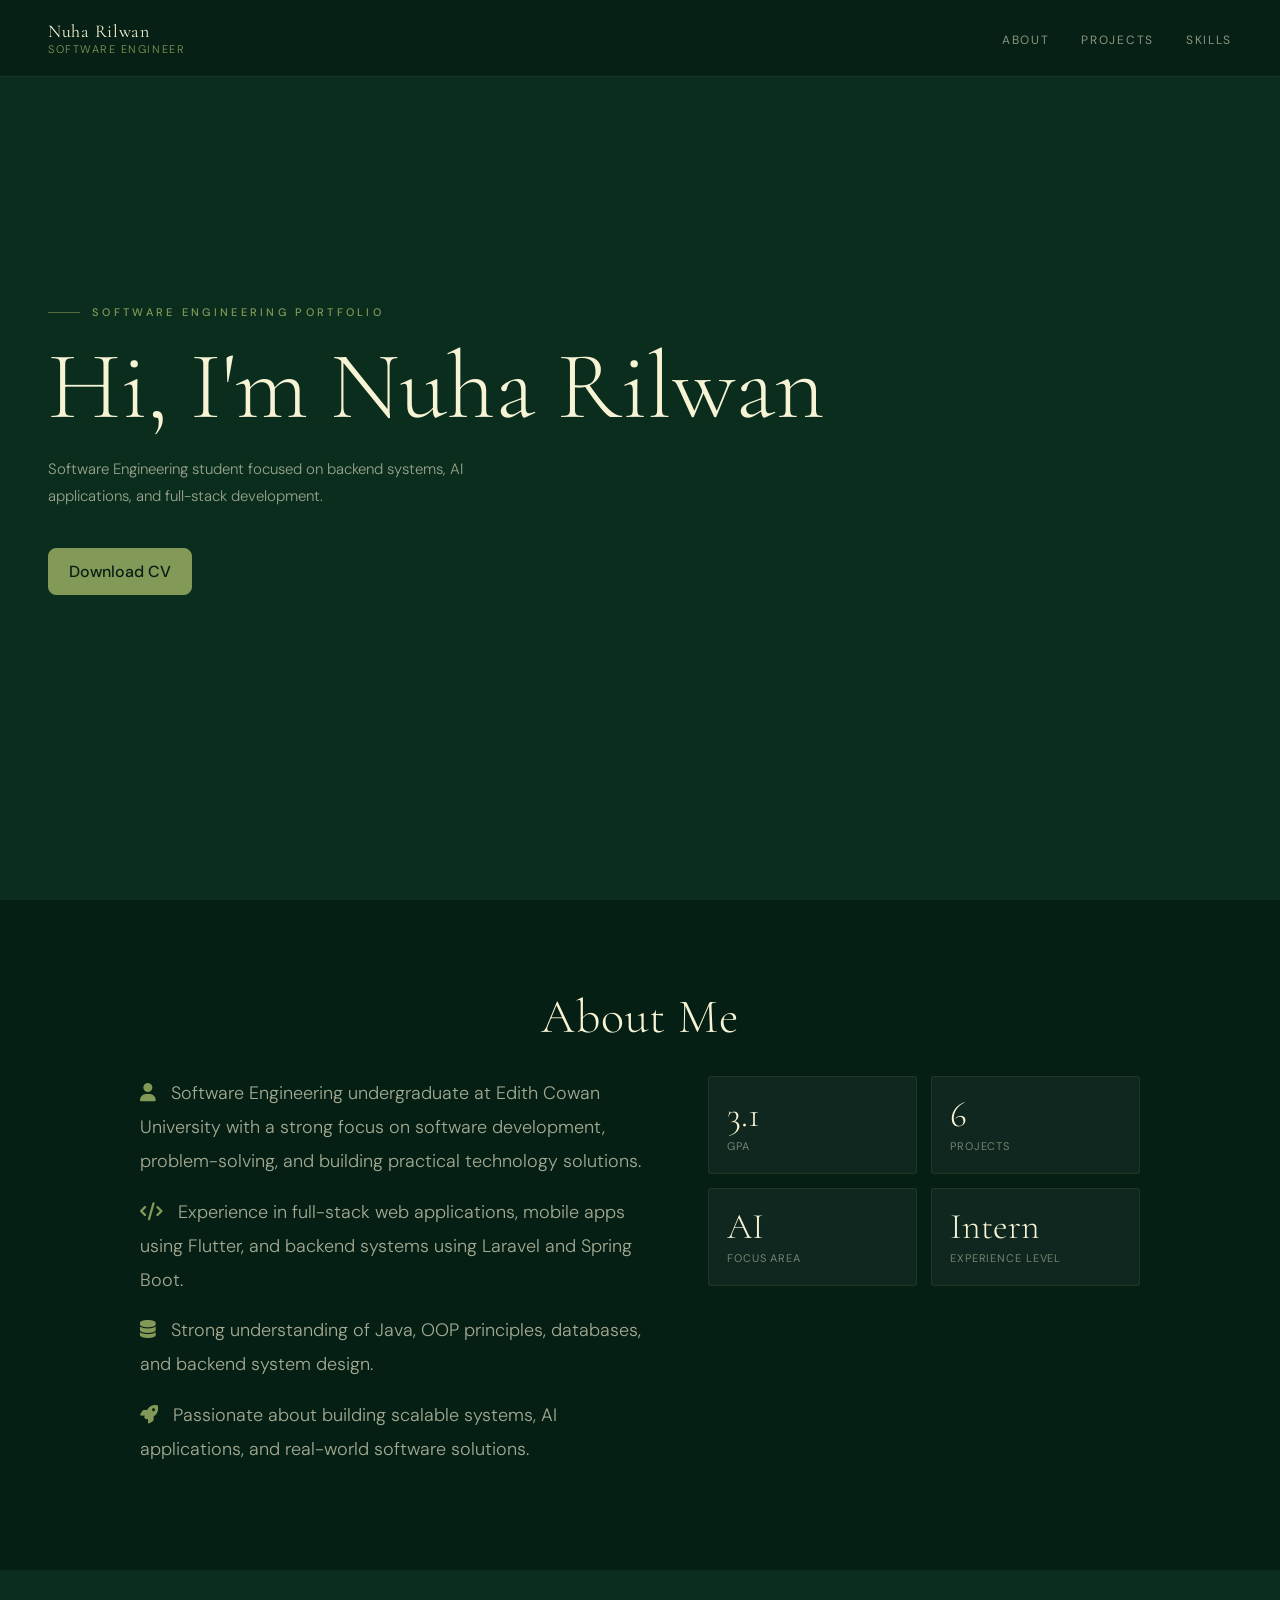
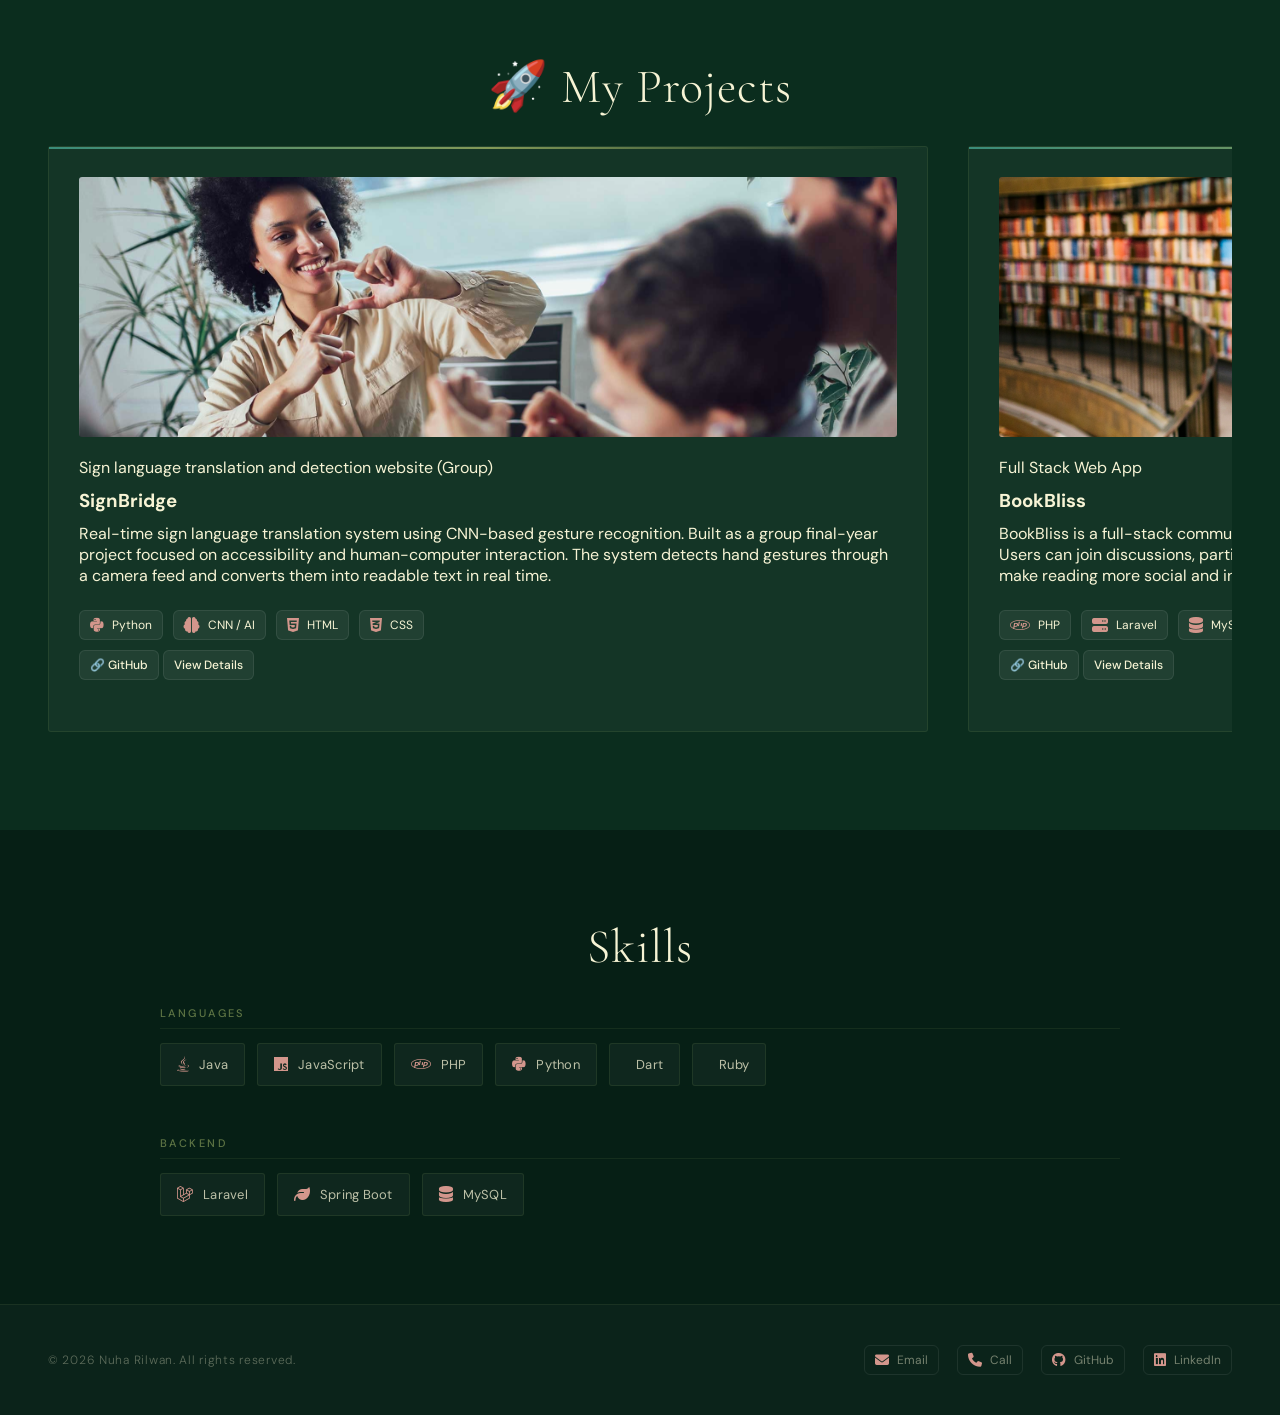
==== commit b309c299: "added new pages for each project" ====
--- a/index.html
+++ b/index.html
@@ -41,7 +41,7 @@
     </p>
 
     <div class="btn-group">
-  <a class="btn btn-primary" href="assets/cv/NuhaRilwan.pdf" download>
+  <a class="btn btn-primary" href="assets/cv/Nuha_Rilwan.pdf" download>
     Download CV
   </a>
 </div>
@@ -85,7 +85,7 @@
       </div>
 
       <div class="stat-card">
-        <div class="stat-num">4</div>
+        <div class="stat-num">6</div>
         <div class="stat-label">Projects</div>
       </div>
 
@@ -121,7 +121,7 @@
       <!-- CONTENT -->
       <div class="featured-content">
 
-        <span class="project-tag">AI / Final Year Project (Group)</span>
+        <span class="project-tag">Sign language translation and detection website (Group)</span>
 
         <h3>SignBridge</h3>
 
@@ -144,6 +144,9 @@
           <a href="https://github.com/nuhaaaaaaa24/SignBridge" target="_blank">
             🔗 GitHub
           </a>
+          <a href="project-signbridge.html">
+            View Details
+          </a>
         </div>
 
       </div>
@@ -182,10 +185,54 @@
           <a href="https://github.com/nuhaaaaaaa24/BookBliss" target="_blank">
             🔗 GitHub
           </a>
-        </div>
-
-      </div>
-    </div>
+          <a href="project-bookbliss.html">
+            View Details
+          </a>
+        </div>
+
+      </div>
+    </div>
+
+    <!-- PROJECT CARD -->
+    <div class="featured-card">
+
+      <!-- IMAGE -->
+      <div class="featured-img-wrap">
+        <img src="assets/images/projects/wanderlust.jpg" alt="Wanderlust">
+      </div>
+
+      <!-- CONTENT -->
+      <div class="featured-content">
+
+        <span class="project-tag">Full Stack Mobile App (Group)</span>
+
+        <h3>Wanderlust</h3>
+
+        <p>
+          A travel based platform for Female solo travelers to generate itineraries based on their preferences and connect with other travelers. Built using Flutter for the frontend and Laravel for the backend, this project focuses on creating a supportive community and providing personalized travel recommendations.
+        </p>
+
+        <!-- TECH STACK (add this too for consistency) -->
+        <div class="tech-stack">
+          <span><i class="fa-brands fa-php"></i> PHP</span>
+          <span><i class="fa-solid fa-server"></i> Laravel</span>
+          <span><i class="fa-solid fa-mobile"></i> Flutter</span>
+          <span><i class="fa-solid fa-database"></i> MySQL</span>
+        </div>
+
+        <!-- LINKS -->
+        <div class="project-links">
+          <a href="https://github.com/nuhaaaaaaa24/Wanderlust_CC" target="_blank">
+            🔗 GitHub
+          </a>
+          <a href="project-wanderlust.html">
+            View Details
+          </a>
+        </div>
+
+      </div>
+    </div>
+
 
     <div class="featured-card">
 
@@ -220,6 +267,50 @@
           <a href="https://github.com/nuhaaaaaaa24/membershipManagementSystem" target="_blank">
             🔗 GitHub
           </a>
+          <a href="project-membership.html">
+            View Details
+          </a>
+        </div>
+
+      </div>
+    </div>
+
+    <div class="featured-card">
+
+      <!-- IMAGE -->
+      <div class="featured-img-wrap">
+        <img src="assets/images/projects/member.jpg" alt="MembershipManagementSystem">
+      </div>
+
+      <!-- CONTENT -->
+      <div class="featured-content">
+
+        <span class="project-tag">CRUD Operations / Admin features</span>
+
+        <h3>Membership Management System</h3>
+
+        <p>
+          A clean and user-friendly Membership Management System built using Java and Spring Boot.
+          This project helps organizations efficiently handle their members, maintain records, and perform simple CRUD operations through a structured and well-organized backend.        
+        </p>
+
+        <!-- TECH STACK -->
+        <div class="tech-stack">
+          <span><i class="fa-brands fa-java"></i> Java</span>
+          <span><i class="fa-solid fa-leaf"></i> Spring</span>
+          <span><i class="fa-solid fa-database"></i> MySQL</span>
+          <span><i class="fa-brands fa-html5"></i> HTML</span>
+          <span><i class="fa-brands fa-css3-alt"></i> CSS</span>
+        </div>
+
+        <!-- LINKS -->
+        <div class="project-links">
+          <a href="https://github.com/nuhaaaaaaa24/membershipManagementSystem" target="_blank">
+            🔗 GitHub
+          </a>
+          <a href="project-membership.html">
+            View Details
+          </a>
         </div>
 
       </div>
@@ -253,6 +344,9 @@
         <div class="project-links">
           <a href="https://github.com/nuhaaaaaaa24/AquaTurtle" target="_blank">
             🔗 GitHub
+          </a>
+          <a href="project-aquaturtle.html">
+            View Details
           </a>
         </div>
 
--- a/css/styles.css
+++ b/css/styles.css
@@ -544,4 +544,469 @@
   font-weight: 300;
   font-size: clamp(30px, 4vw, 48px);
   color: var(--cream);
-}+}
+    /* ── VARIABLES (match your variables.css) ── */
+    :root {
+      --serif: 'Cormorant Garamond', Georgia, serif;
+      --sans: 'DM Sans', sans-serif;
+      --forest-dark: #061f15;
+      --forest-mid: #0b2d1e;
+      --cream: #f7f4d5;
+      --olive: #839958;
+      --rose: #d3968c;
+      --teal: #3a8c7a;
+      --card-bg: rgba(255,255,255,0.04);
+      --card-border: rgba(131,153,88,0.14);
+    }
+
+    *, *::before, *::after { box-sizing: border-box; margin: 0; padding: 0; }
+
+    body {
+      font-family: var(--sans);
+      background: var(--forest-dark);
+      color: var(--cream);
+      overflow-x: hidden;
+    }
+
+    /* ── NAVBAR ── */
+    .navbar {
+      display: flex;
+      justify-content: space-between;
+      align-items: center;
+      padding: 20px 48px;
+      background: rgba(6, 31, 21, 0.85);
+      backdrop-filter: blur(18px);
+      position: fixed;
+      top: 0; left: 0; width: 100%;
+      z-index: 1000;
+      border-bottom: 0.5px solid rgba(131, 153, 88, 0.18);
+    }
+    .nav-left { display: flex; align-items: center; gap: 14px; }
+    .nav-text h1 {
+      font-family: var(--serif);
+      font-size: 18px; font-weight: 400;
+      letter-spacing: 0.04em;
+      color: var(--cream);
+    }
+    .nav-text p {
+      font-size: 11px; font-weight: 300;
+      letter-spacing: 0.14em;
+      text-transform: uppercase;
+      color: var(--olive);
+    }
+    .navbar ul { display: flex; gap: 32px; list-style: none; }
+    .navbar a {
+      font-size: 12px; font-weight: 400;
+      letter-spacing: 0.14em;
+      text-transform: uppercase;
+      color: rgba(247, 244, 213, 0.55);
+      text-decoration: none;
+      transition: color 0.25s;
+      position: relative;
+    }
+    .navbar a::after {
+      content: '';
+      position: absolute;
+      bottom: -4px; left: 0;
+      width: 0; height: 1px;
+      background: var(--rose);
+      transition: width 0.3s;
+    }
+    .navbar a:hover { color: var(--cream); }
+    .navbar a:hover::after { width: 100%; }
+
+    /* ── PAGE WRAPPER ── */
+    .page-wrapper {
+      max-width: 1100px;
+      margin: 0 auto;
+      padding: 120px 48px 80px;
+    }
+
+    /* ── BACK LINK ── */
+    .back-link {
+      display: inline-flex;
+      align-items: center;
+      gap: 8px;
+      font-size: 11px;
+      font-weight: 500;
+      letter-spacing: 0.22em;
+      text-transform: uppercase;
+      color: rgba(247,244,213,0.4);
+      text-decoration: none;
+      transition: color 0.25s;
+      margin-bottom: 48px;
+    }
+    .back-link:hover { color: var(--olive); }
+    .back-link i { font-size: 10px; }
+
+    /* ── PROJECT HEADER ── */
+    .project-header {
+      display: flex;
+      flex-direction: column;
+      gap: 14px;
+      margin-bottom: 64px;
+      animation: fadeUp 0.6s ease both;
+    }
+    .project-eyebrow {
+      font-size: 11px;
+      font-weight: 500;
+      letter-spacing: 0.3em;
+      text-transform: uppercase;
+      color: var(--olive);
+      display: flex;
+      align-items: center;
+      gap: 12px;
+    }
+    .project-eyebrow::before {
+      content: '';
+      width: 32px; height: 1px;
+      background: var(--olive); opacity: 0.6;
+    }
+    .project-header h1 {
+      font-family: var(--serif);
+      font-size: clamp(44px, 7vw, 80px);
+      font-weight: 300;
+      line-height: 1.05;
+      color: var(--cream);
+    }
+    .project-header h1 em {
+      font-style: italic;
+      color: var(--rose);
+    }
+    .project-header .subtitle {
+      font-size: 15px;
+      font-weight: 300;
+      color: rgba(247,244,213,0.55);
+      line-height: 1.8;
+      max-width: 600px;
+    }
+    .header-meta {
+      display: flex;
+      gap: 24px;
+      flex-wrap: wrap;
+      margin-top: 8px;
+    }
+    .meta-chip {
+      display: inline-flex;
+      align-items: center;
+      gap: 8px;
+      font-size: 11px;
+      font-weight: 400;
+      letter-spacing: 0.1em;
+      text-transform: uppercase;
+      color: rgba(247,244,213,0.45);
+      padding: 6px 12px;
+      border: 0.5px solid var(--card-border);
+      border-radius: 2px;
+      background: var(--card-bg);
+    }
+    .meta-chip i { color: var(--rose); font-size: 12px; }
+
+    /* ── DETAIL GRID ── */
+    .detail-grid {
+      display: grid;
+      grid-template-columns: 1fr 1fr;
+      gap: 24px;
+      margin-bottom: 24px;
+    }
+    .detail-grid.single { grid-template-columns: 1fr; }
+    .detail-grid.thirds { grid-template-columns: 1fr 1fr 1fr; }
+
+    /* ── CARDS ── */
+    .detail-card {
+      background: var(--card-bg);
+      border: 0.5px solid var(--card-border);
+      border-radius: 3px;
+      padding: 36px;
+      position: relative;
+      overflow: hidden;
+      transition: border-color 0.3s, transform 0.3s;
+      animation: fadeUp 0.6s ease both;
+    }
+    .detail-card:hover {
+      border-color: rgba(131,153,88,0.28);
+      transform: translateY(-3px);
+    }
+    .detail-card::before {
+      content: '';
+      position: absolute;
+      top: 0; left: 0;
+      width: 100%; height: 2px;
+      background: linear-gradient(to right, var(--teal), var(--olive), transparent);
+    }
+    .card-label {
+      font-size: 10px;
+      font-weight: 500;
+      letter-spacing: 0.3em;
+      text-transform: uppercase;
+      color: var(--olive);
+      margin-bottom: 20px;
+      display: flex;
+      align-items: center;
+      gap: 10px;
+    }
+    .card-label i { font-size: 12px; }
+    .card-label::after {
+      content: '';
+      flex: 1;
+      height: 0.5px;
+      background: rgba(131,153,88,0.2);
+    }
+
+    /* ── DESCRIPTION CARD ── */
+    .desc-card p {
+      font-size: 15px;
+      font-weight: 300;
+      color: rgba(247,244,213,0.7);
+      line-height: 1.9;
+    }
+    .desc-card p + p { margin-top: 14px; }
+
+    /* ── SKILLS CARD ── */
+    .skills-grid {
+      display: flex;
+      flex-wrap: wrap;
+      gap: 12px;
+    }
+    .skill-pill {
+      display: flex;
+      align-items: center;
+      gap: 8px;
+      padding: 10px 16px;
+      font-size: 12px;
+      font-weight: 400;
+      background: rgba(255,255,255,0.05);
+      border: 0.5px solid var(--card-border);
+      border-radius: 3px;
+      color: rgba(247,244,213,0.75);
+      transition: all 0.25s;
+    }
+    .skill-pill:hover {
+      border-color: rgba(131,153,88,0.35);
+      color: var(--cream);
+      transform: translateY(-2px);
+    }
+    .skill-pill i { color: var(--rose); font-size: 14px; }
+
+    /* ── IMAGE GALLERY CARD ── */
+    .gallery-card { padding: 36px; }
+    .gallery-grid {
+      display: grid;
+      grid-template-columns: 1fr 1fr;
+      gap: 14px;
+    }
+    .gallery-img {
+      border-radius: 3px;
+      overflow: hidden;
+      aspect-ratio: 16/10;
+      background: rgba(255,255,255,0.03);
+      border: 0.5px solid var(--card-border);
+      position: relative;
+      cursor: pointer;
+      transition: border-color 0.25s;
+    }
+    .gallery-img:first-child {
+      grid-column: 1 / -1;
+      aspect-ratio: 16/7;
+    }
+    .gallery-img img {
+      width: 100%;
+      height: 100%;
+      object-fit: cover;
+      transition: transform 0.5s ease;
+    }
+    .gallery-img:hover { border-color: var(--olive); }
+    .gallery-img:hover img { transform: scale(1.04); }
+    .gallery-img .img-overlay {
+      position: absolute;
+      inset: 0;
+      background: rgba(6,31,21,0.5);
+      display: flex;
+      align-items: center;
+      justify-content: center;
+      opacity: 0;
+      transition: opacity 0.3s;
+    }
+    .gallery-img:hover .img-overlay { opacity: 1; }
+    .gallery-img .img-overlay i {
+      font-size: 22px;
+      color: var(--cream);
+    }
+    /* placeholder when no real image */
+    .img-placeholder {
+      width: 100%; height: 100%;
+      display: flex;
+      flex-direction: column;
+      align-items: center;
+      justify-content: center;
+      gap: 10px;
+      color: rgba(247,244,213,0.2);
+      font-size: 11px;
+      letter-spacing: 0.14em;
+      text-transform: uppercase;
+    }
+    .img-placeholder i { font-size: 28px; }
+
+    /* ── VIDEO CARD ── */
+    .video-card { padding: 36px; }
+    .video-wrapper {
+      width: 100%;
+      aspect-ratio: 16/9;
+      background: rgba(0,0,0,0.3);
+      border-radius: 3px;
+      border: 0.5px solid var(--card-border);
+      overflow: hidden;
+      position: relative;
+      display: flex;
+      align-items: center;
+      justify-content: center;
+    }
+    .video-wrapper iframe {
+      width: 100%; height: 100%;
+      border: none;
+    }
+    /* Placeholder for when no video yet */
+    .video-placeholder {
+      display: flex;
+      flex-direction: column;
+      align-items: center;
+      justify-content: center;
+      gap: 16px;
+      color: rgba(247,244,213,0.3);
+      text-align: center;
+    }
+    .video-placeholder i { font-size: 48px; color: rgba(131,153,88,0.25); }
+    .video-placeholder p {
+      font-size: 12px;
+      letter-spacing: 0.14em;
+      text-transform: uppercase;
+    }
+    .video-placeholder small {
+      font-size: 11px;
+      color: rgba(247,244,213,0.2);
+      display: block;
+      margin-top: 4px;
+    }
+
+    /* ── LINKS CARD ── */
+    .links-row {
+      display: flex;
+      gap: 12px;
+      flex-wrap: wrap;
+    }
+    .project-btn {
+      display: inline-flex;
+      align-items: center;
+      gap: 8px;
+      padding: 12px 20px;
+      font-size: 12px;
+      font-weight: 500;
+      letter-spacing: 0.08em;
+      text-transform: uppercase;
+      text-decoration: none;
+      border-radius: 3px;
+      transition: all 0.25s ease;
+    }
+    .project-btn.primary {
+      background: var(--olive);
+      color: var(--forest-dark);
+      border: 1px solid var(--olive);
+    }
+    .project-btn.primary:hover {
+      background: #9aaf6a;
+      transform: translateY(-2px);
+    }
+    .project-btn.ghost {
+      background: transparent;
+      color: rgba(247,244,213,0.65);
+      border: 0.5px solid var(--card-border);
+    }
+    .project-btn.ghost:hover {
+      border-color: var(--rose);
+      color: var(--cream);
+      transform: translateY(-2px);
+    }
+
+    /* ── LIGHTBOX ── */
+    .lightbox {
+      position: fixed;
+      inset: 0;
+      background: rgba(6,20,13,0.92);
+      backdrop-filter: blur(12px);
+      z-index: 9999;
+      display: flex;
+      align-items: center;
+      justify-content: center;
+      opacity: 0;
+      pointer-events: none;
+      transition: opacity 0.3s;
+    }
+    .lightbox.open { opacity: 1; pointer-events: all; }
+    .lightbox img {
+      max-width: 90vw;
+      max-height: 85vh;
+      object-fit: contain;
+      border-radius: 3px;
+      border: 0.5px solid var(--card-border);
+    }
+    .lightbox-close {
+      position: absolute;
+      top: 24px; right: 32px;
+      font-size: 28px;
+      color: rgba(247,244,213,0.5);
+      cursor: pointer;
+      transition: color 0.2s;
+      background: none;
+      border: none;
+    }
+    .lightbox-close:hover { color: var(--cream); }
+
+    /* ── FOOTER ── */
+    footer {
+      padding: 40px 48px;
+      background: rgba(255,255,255,0.02);
+      border-top: 0.5px solid rgba(131,153,88,0.12);
+      display: flex;
+      justify-content: space-between;
+      align-items: center;
+      flex-wrap: wrap;
+      gap: 20px;
+    }
+    .footer-left p {
+      font-size: 12px; font-weight: 300;
+      color: rgba(247,244,213,0.35);
+      letter-spacing: 0.06em;
+    }
+    .footer-links { display: flex; gap: 18px; flex-wrap: wrap; }
+    .footer-links a {
+      font-size: 12px; font-weight: 400;
+      color: rgba(247,244,213,0.45);
+      text-decoration: none;
+      display: flex; align-items: center; gap: 8px;
+      padding: 6px 10px;
+      border-radius: 6px;
+      border: 1px solid rgba(255,255,255,0.08);
+      transition: all 0.25s ease;
+    }
+    .footer-links a i { font-size: 14px; color: var(--rose); }
+    .footer-links a:hover { color: var(--cream); border-color: var(--rose); transform: translateY(-2px); }
+
+    /* ── ANIMATION ── */
+    @keyframes fadeUp {
+      from { opacity: 0; transform: translateY(24px); }
+      to   { opacity: 1; transform: translateY(0); }
+    }
+    .detail-card:nth-child(1) { animation-delay: 0.05s; }
+    .detail-card:nth-child(2) { animation-delay: 0.12s; }
+    .detail-card:nth-child(3) { animation-delay: 0.18s; }
+    .detail-card:nth-child(4) { animation-delay: 0.24s; }
+
+    /* ── RESPONSIVE ── */
+    @media (max-width: 768px) {
+      .page-wrapper { padding: 100px 20px 60px; }
+      .navbar { padding: 20px; }
+      .navbar ul { display: none; }
+      .detail-grid, .detail-grid.thirds { grid-template-columns: 1fr; }
+      .gallery-grid { grid-template-columns: 1fr; }
+      .gallery-img:first-child { grid-column: auto; aspect-ratio: 16/10; }
+    }
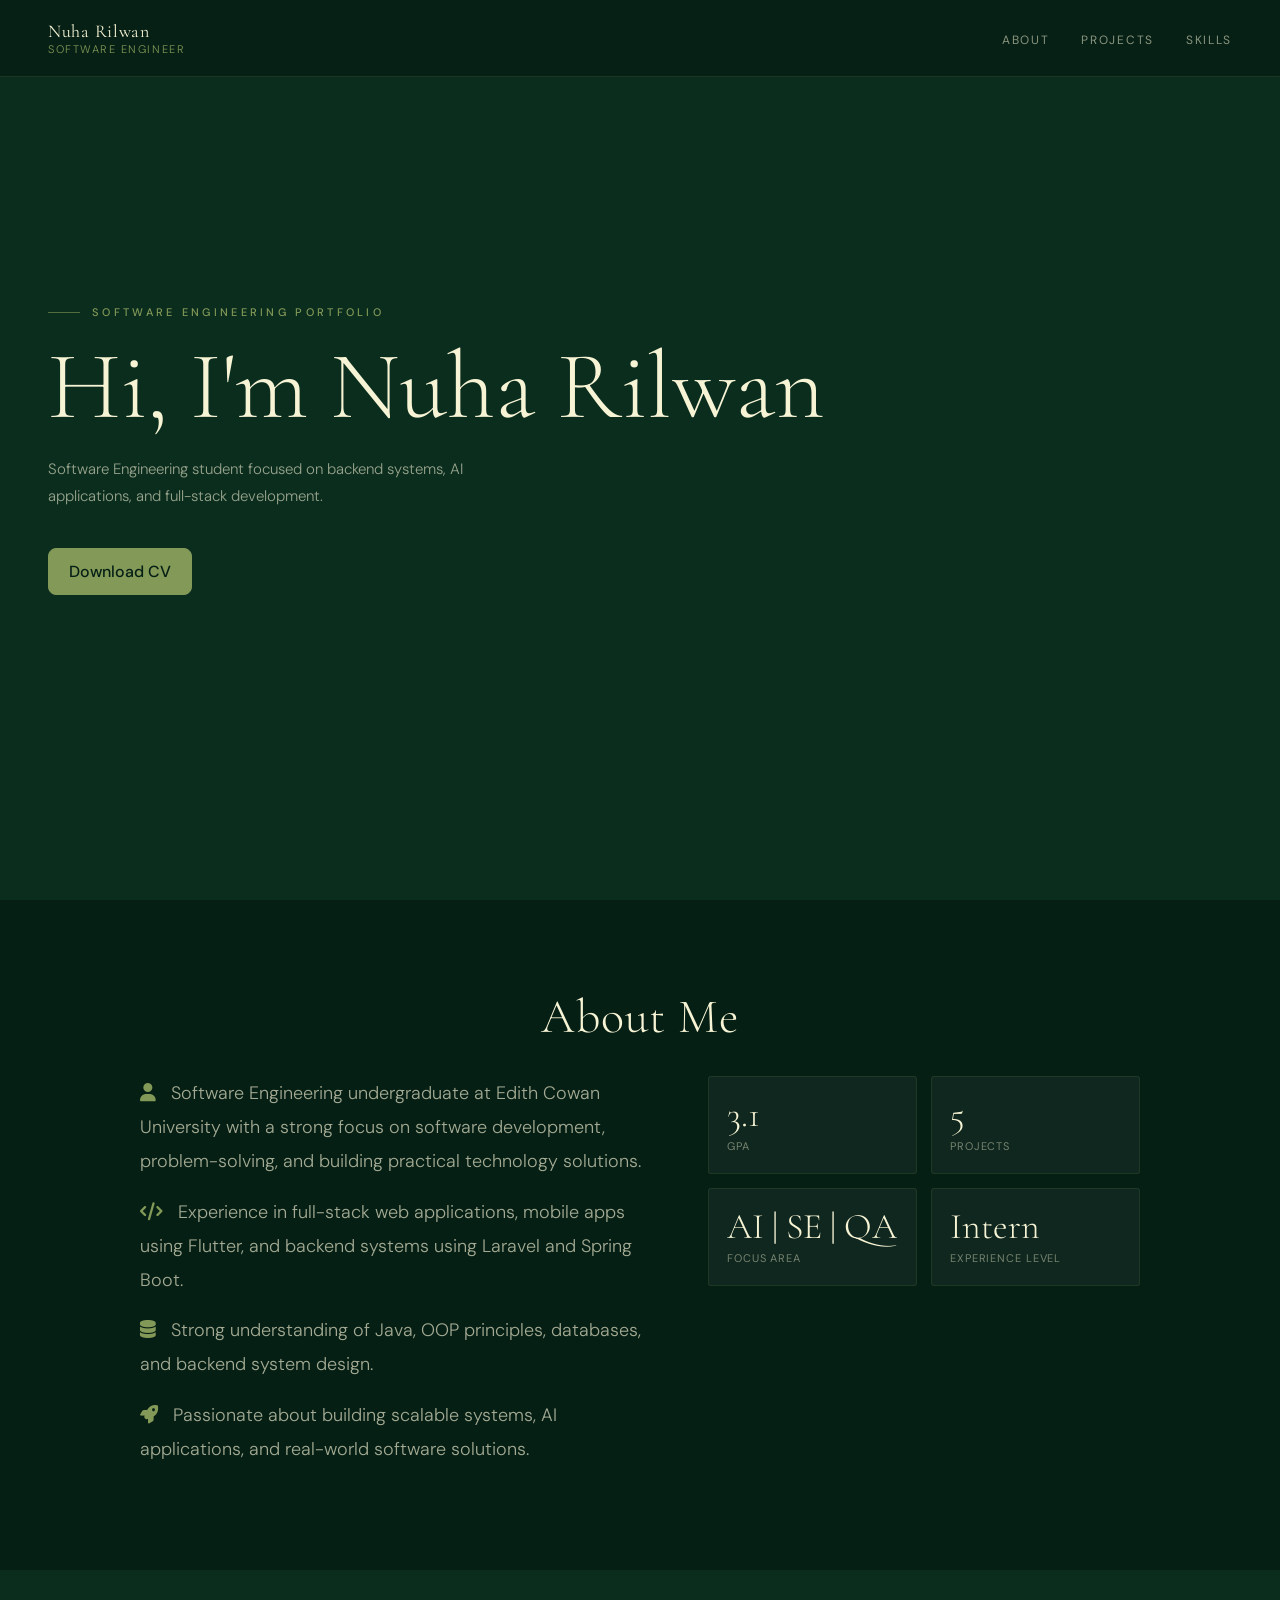
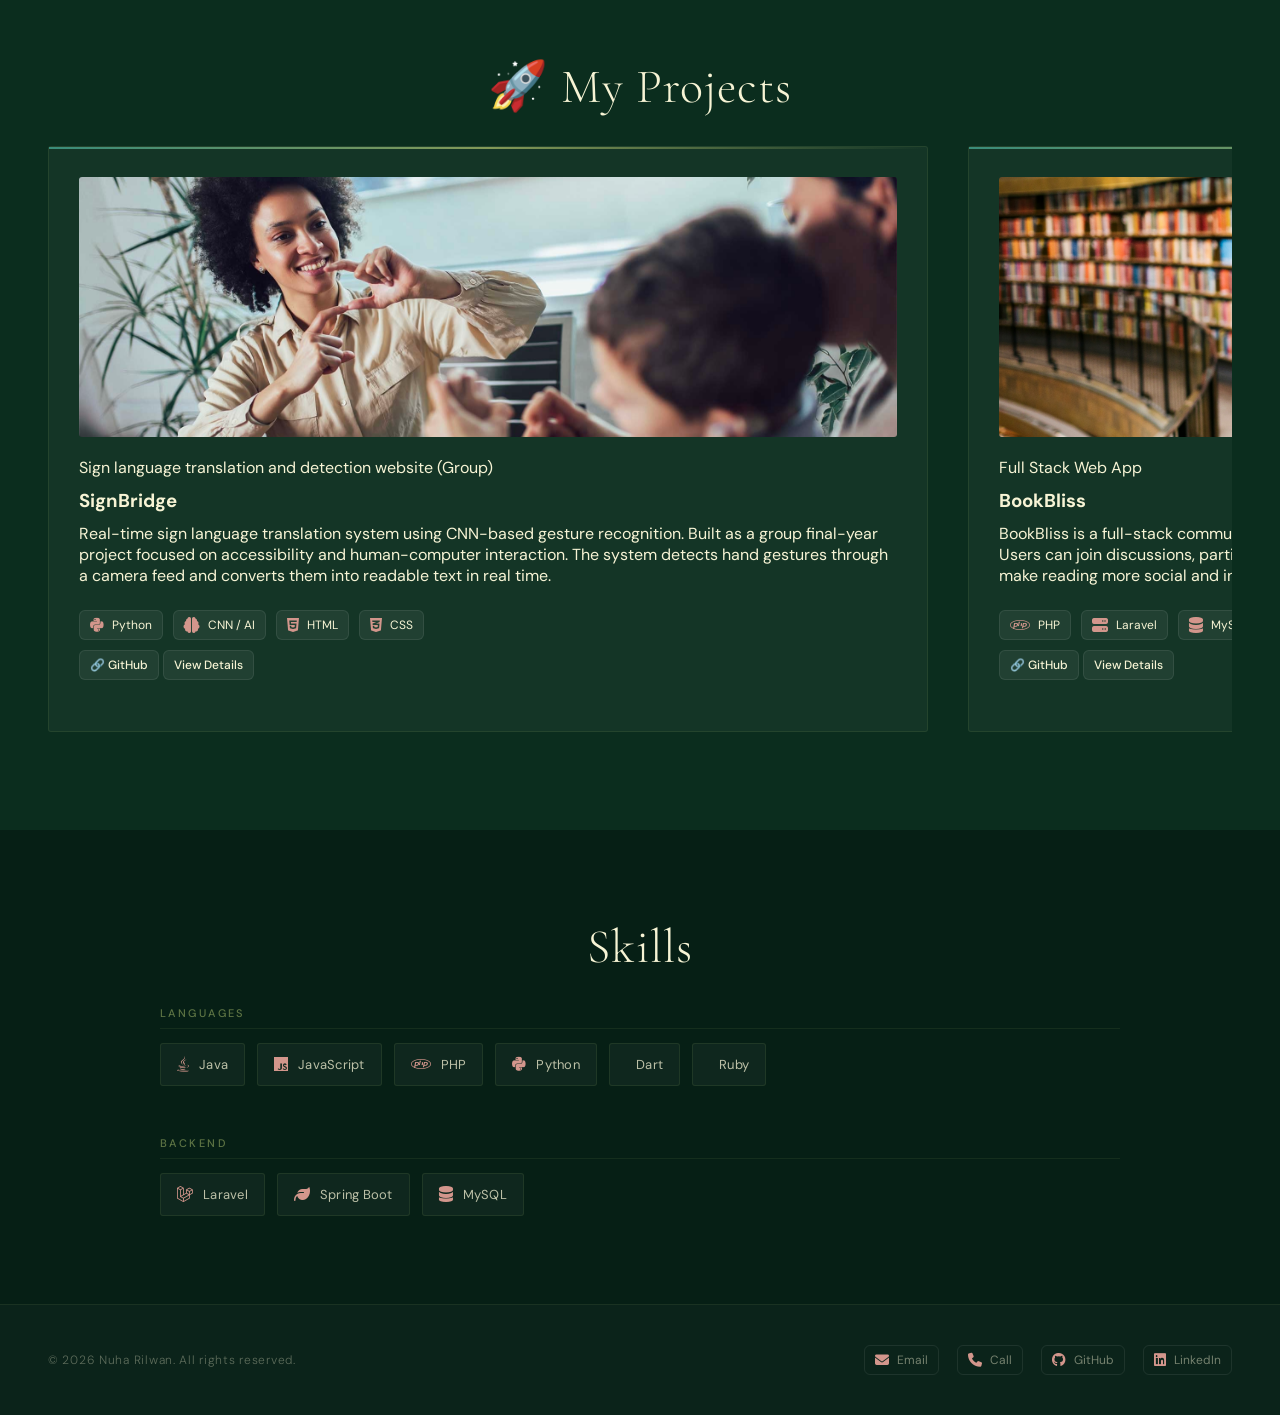
==== commit 3abb8af1: "fixed wanderlust page" ====
--- a/index.html
+++ b/index.html
@@ -85,12 +85,12 @@
       </div>
 
       <div class="stat-card">
-        <div class="stat-num">6</div>
+        <div class="stat-num">5</div>
         <div class="stat-label">Projects</div>
       </div>
 
       <div class="stat-card">
-        <div class="stat-num">AI</div>
+        <div class="stat-num">AI | SE | QA </div>
         <div class="stat-label">Focus Area</div>
       </div>
 
@@ -232,7 +232,6 @@
 
       </div>
     </div>
-
 
     <div class="featured-card">
 
@@ -274,47 +273,6 @@
 
       </div>
     </div>
-
-    <div class="featured-card">
-
-      <!-- IMAGE -->
-      <div class="featured-img-wrap">
-        <img src="assets/images/projects/member.jpg" alt="MembershipManagementSystem">
-      </div>
-
-      <!-- CONTENT -->
-      <div class="featured-content">
-
-        <span class="project-tag">CRUD Operations / Admin features</span>
-
-        <h3>Membership Management System</h3>
-
-        <p>
-          A clean and user-friendly Membership Management System built using Java and Spring Boot.
-          This project helps organizations efficiently handle their members, maintain records, and perform simple CRUD operations through a structured and well-organized backend.        
-        </p>
-
-        <!-- TECH STACK -->
-        <div class="tech-stack">
-          <span><i class="fa-brands fa-java"></i> Java</span>
-          <span><i class="fa-solid fa-leaf"></i> Spring</span>
-          <span><i class="fa-solid fa-database"></i> MySQL</span>
-          <span><i class="fa-brands fa-html5"></i> HTML</span>
-          <span><i class="fa-brands fa-css3-alt"></i> CSS</span>
-        </div>
-
-        <!-- LINKS -->
-        <div class="project-links">
-          <a href="https://github.com/nuhaaaaaaa24/membershipManagementSystem" target="_blank">
-            🔗 GitHub
-          </a>
-          <a href="project-membership.html">
-            View Details
-          </a>
-        </div>
-
-      </div>
-    </div>
     <div class="featured-card">
 
       <!-- IMAGE -->
